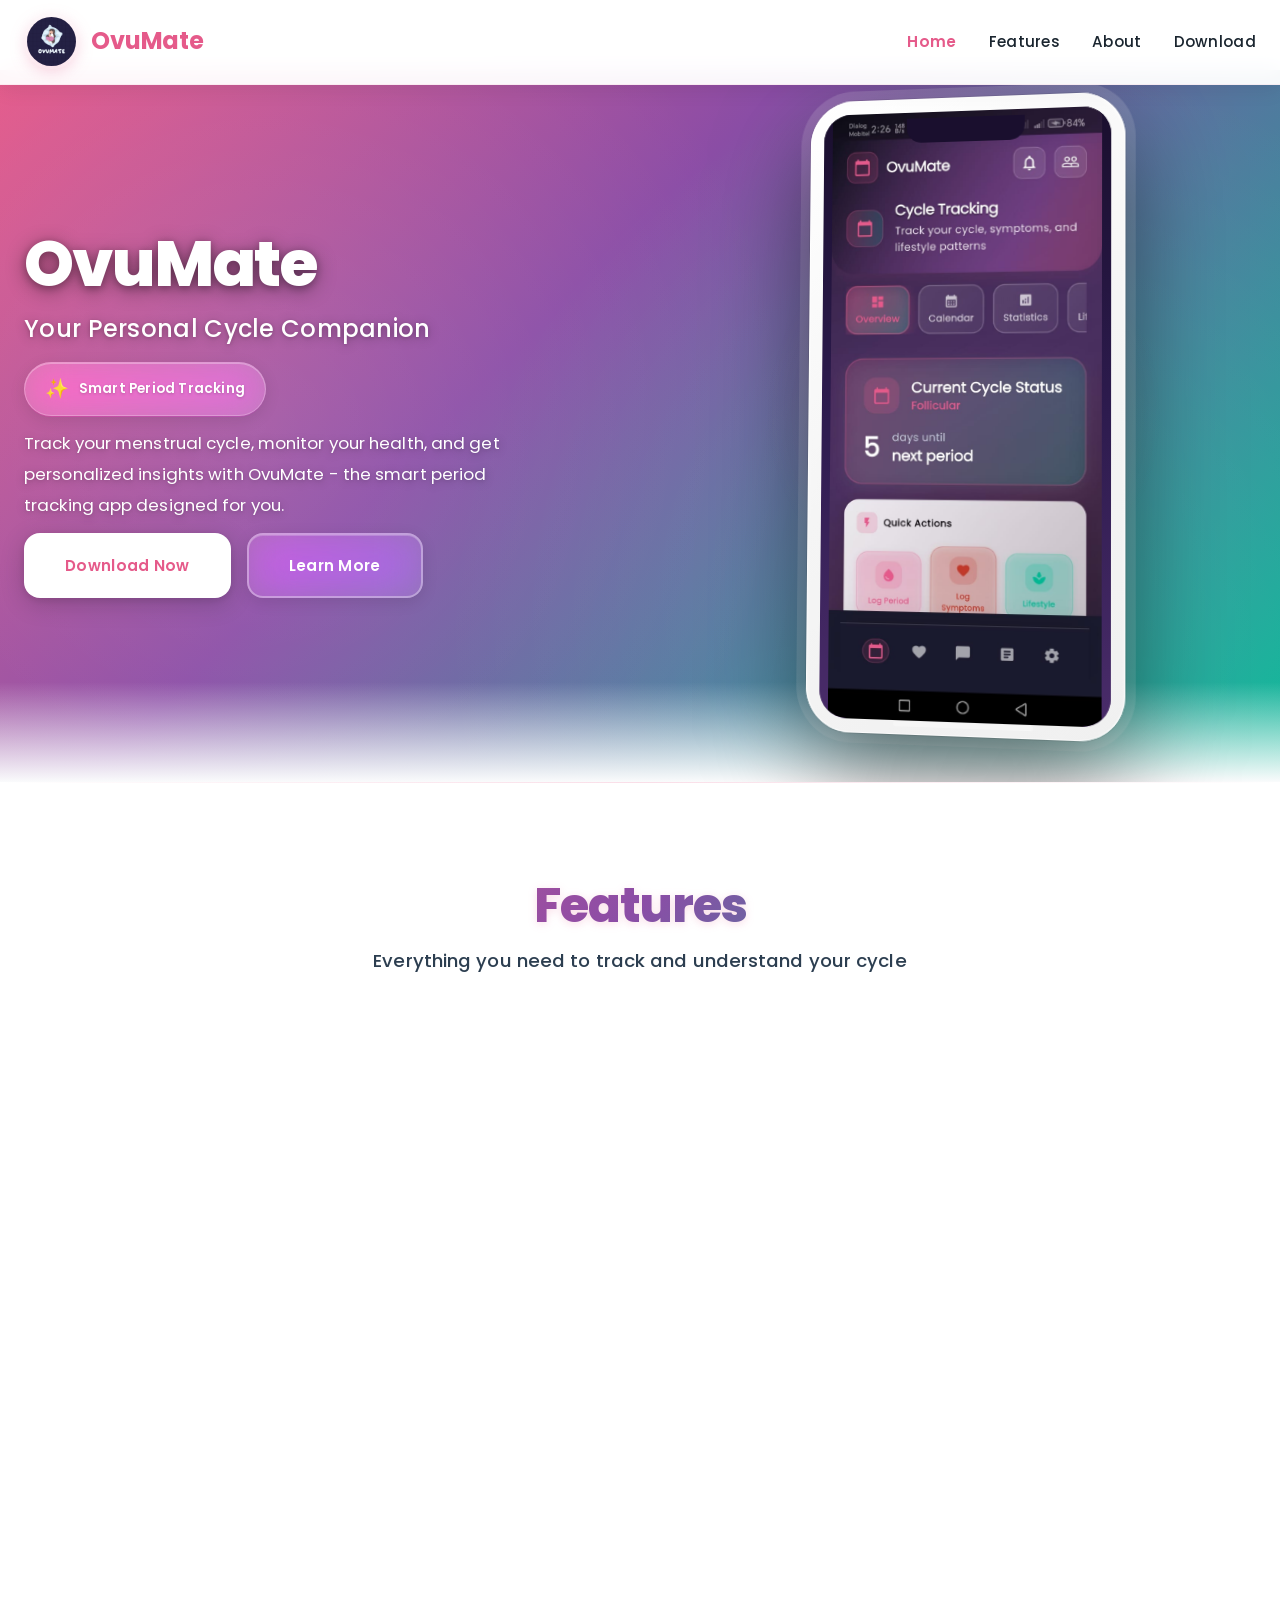
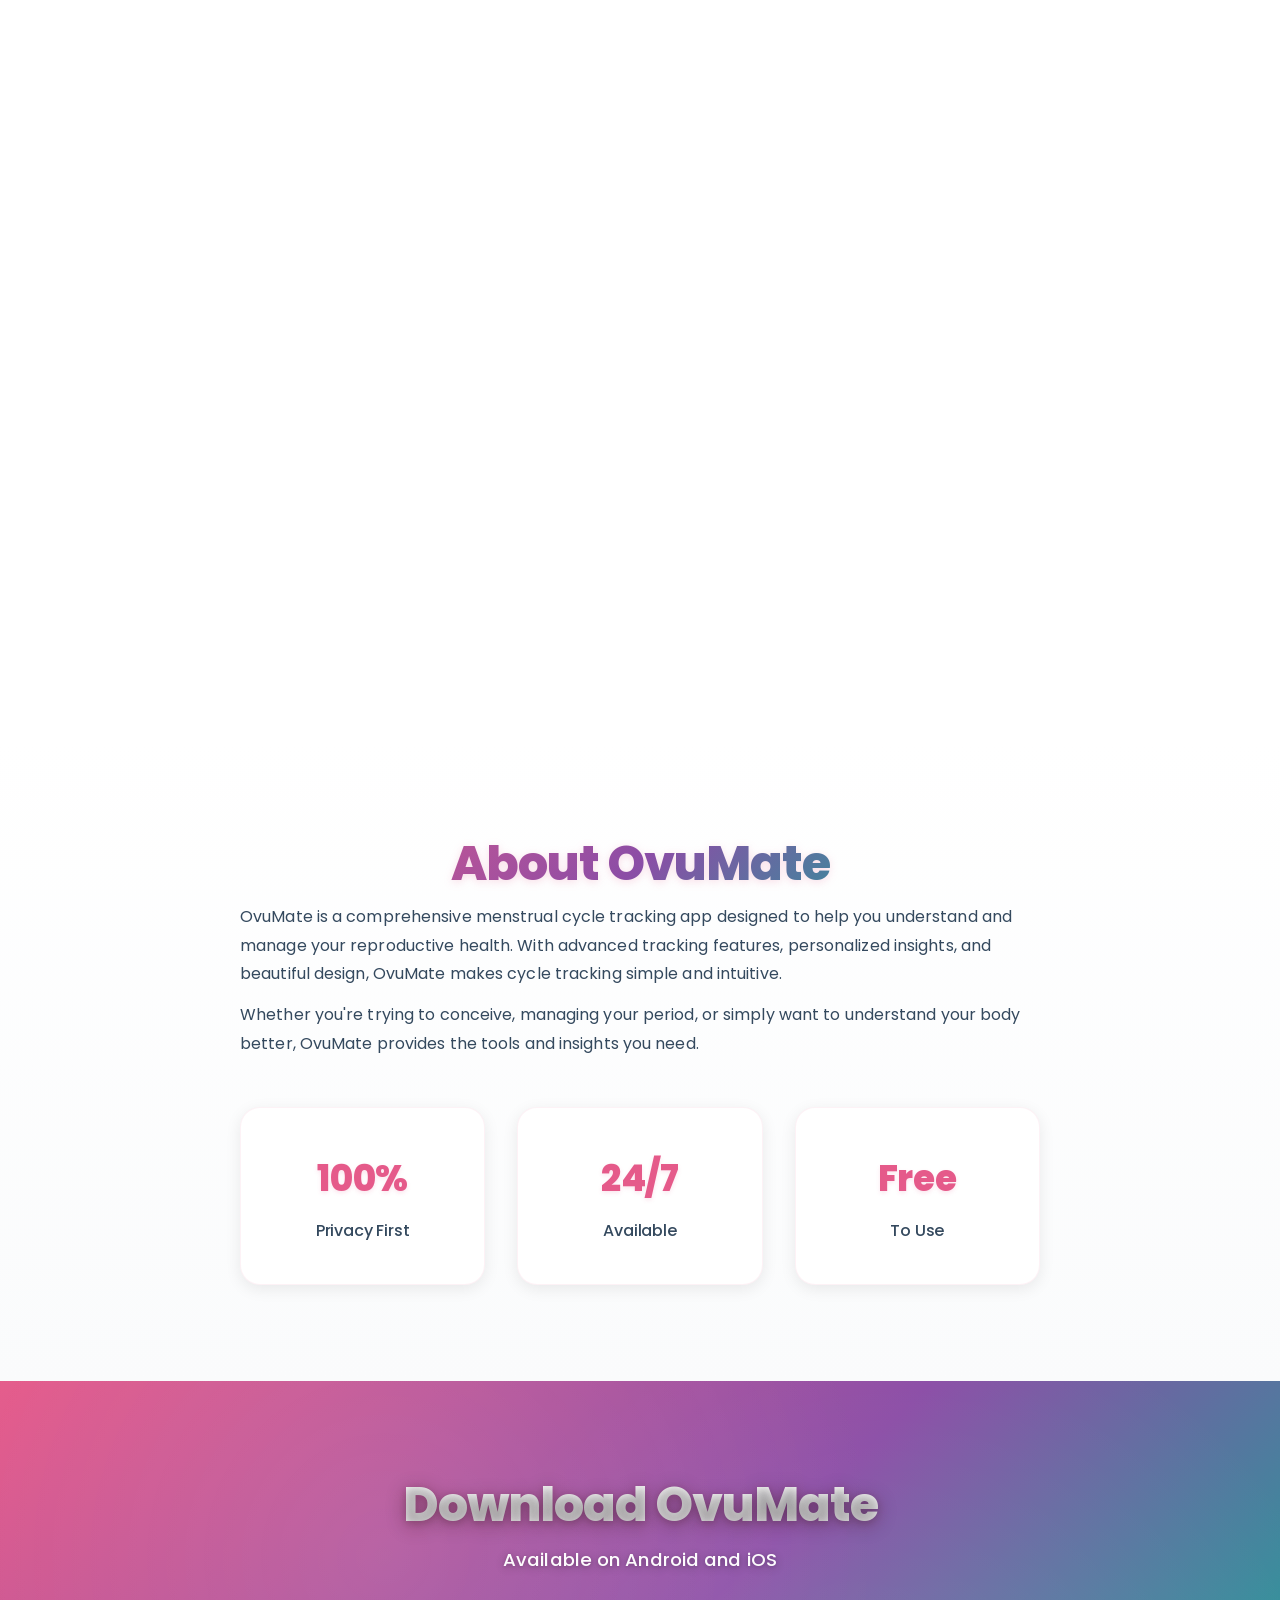
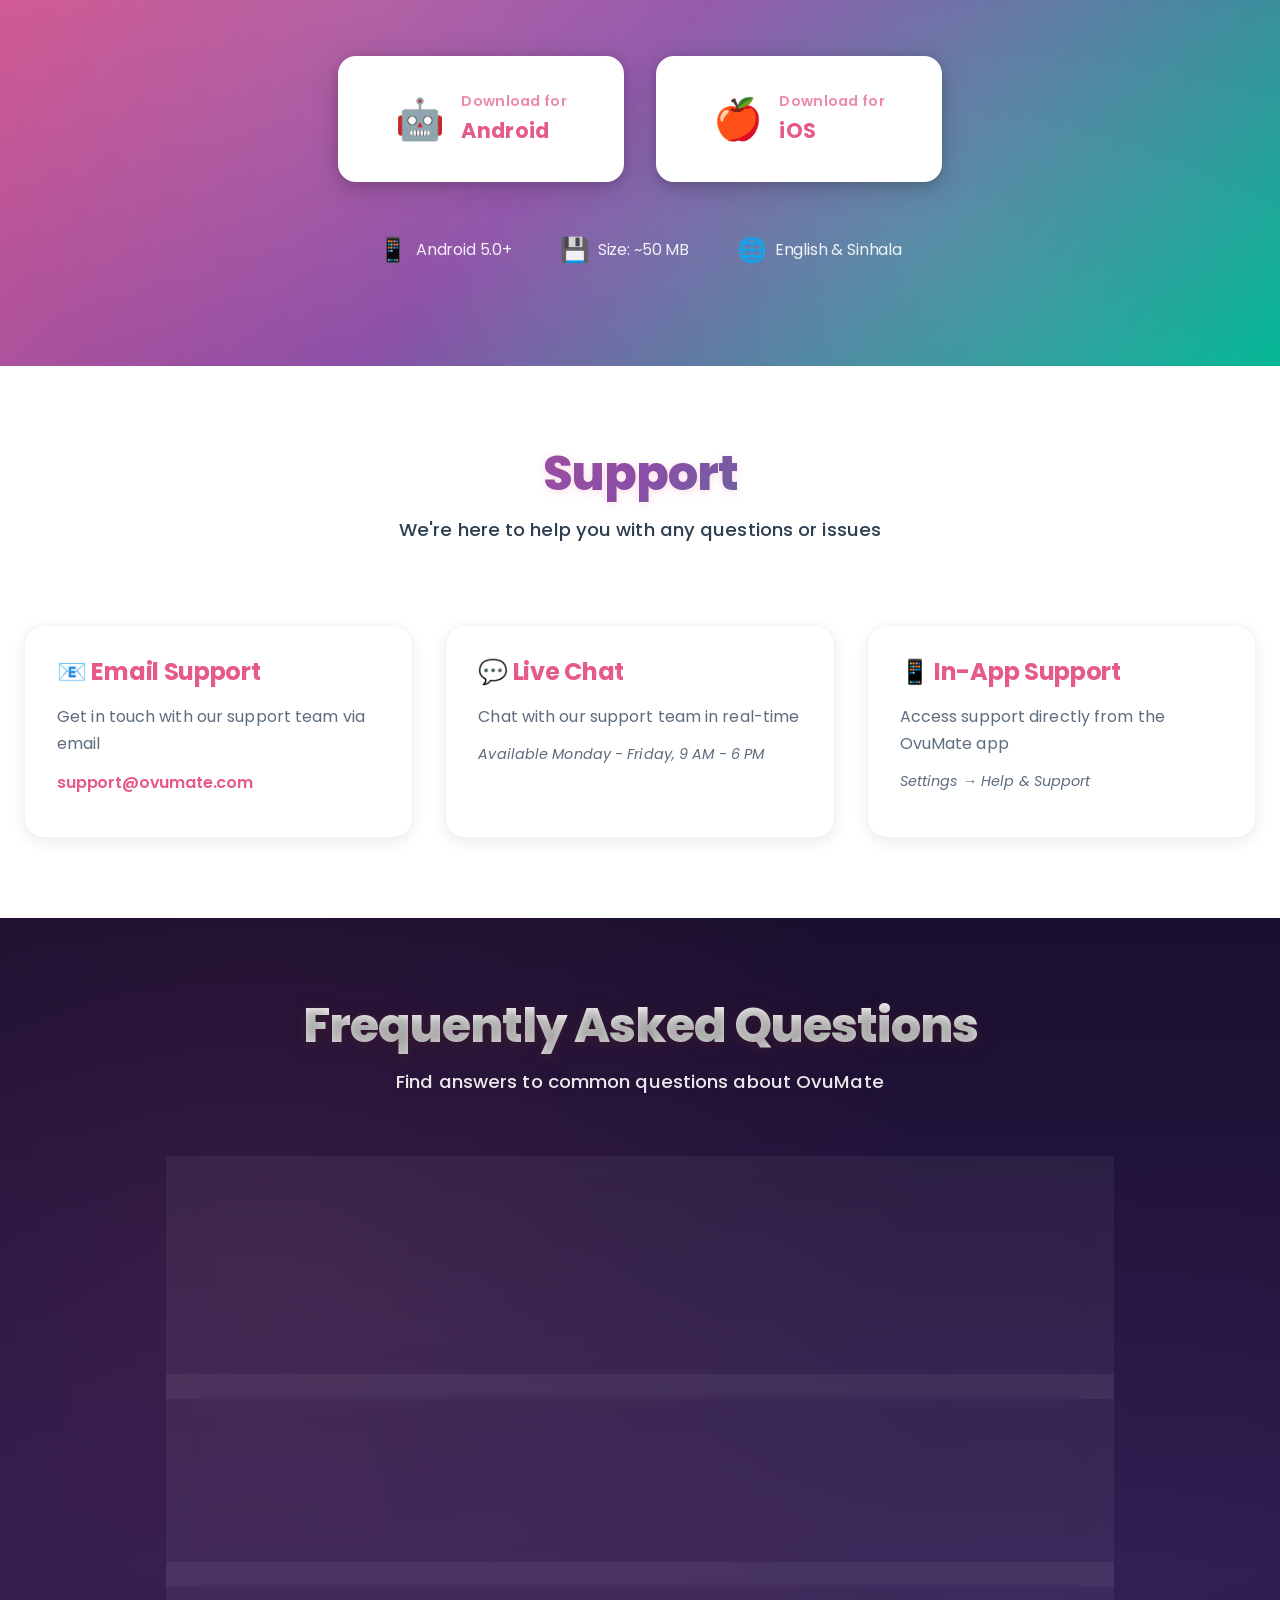
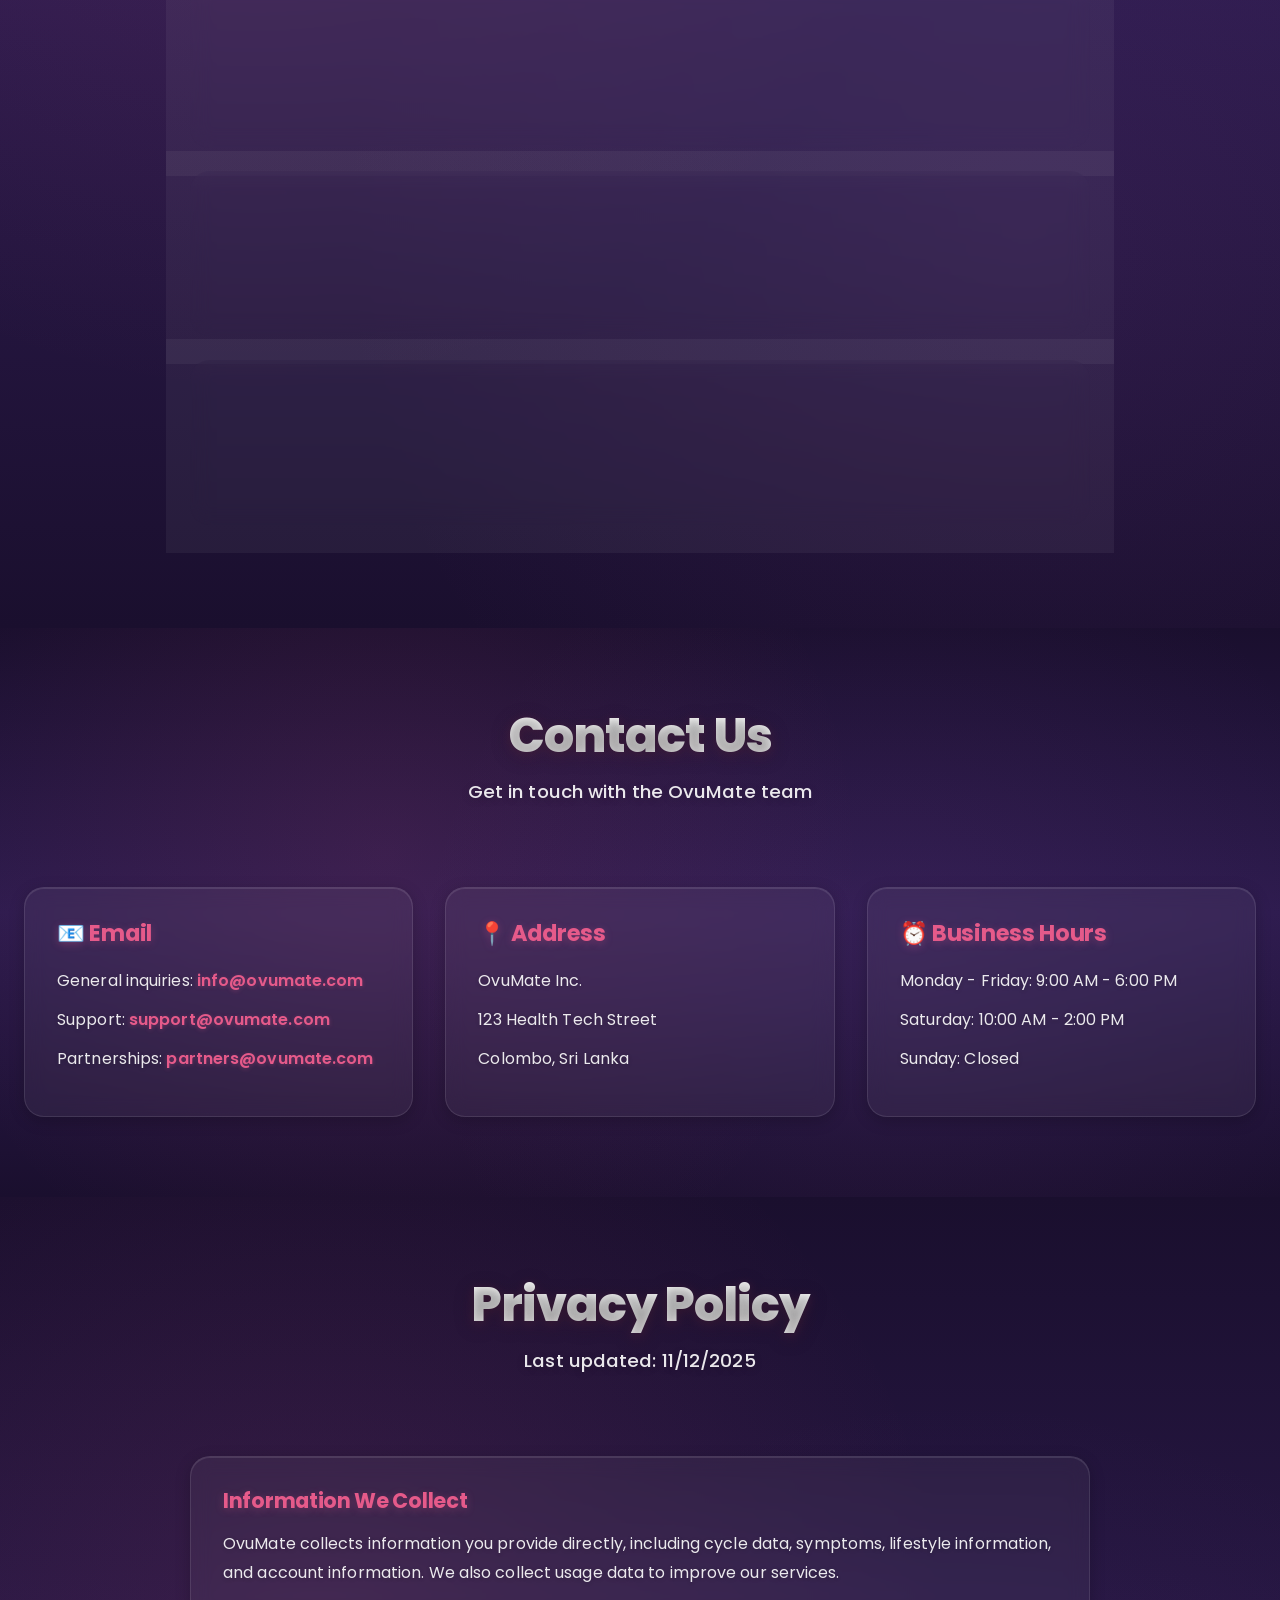
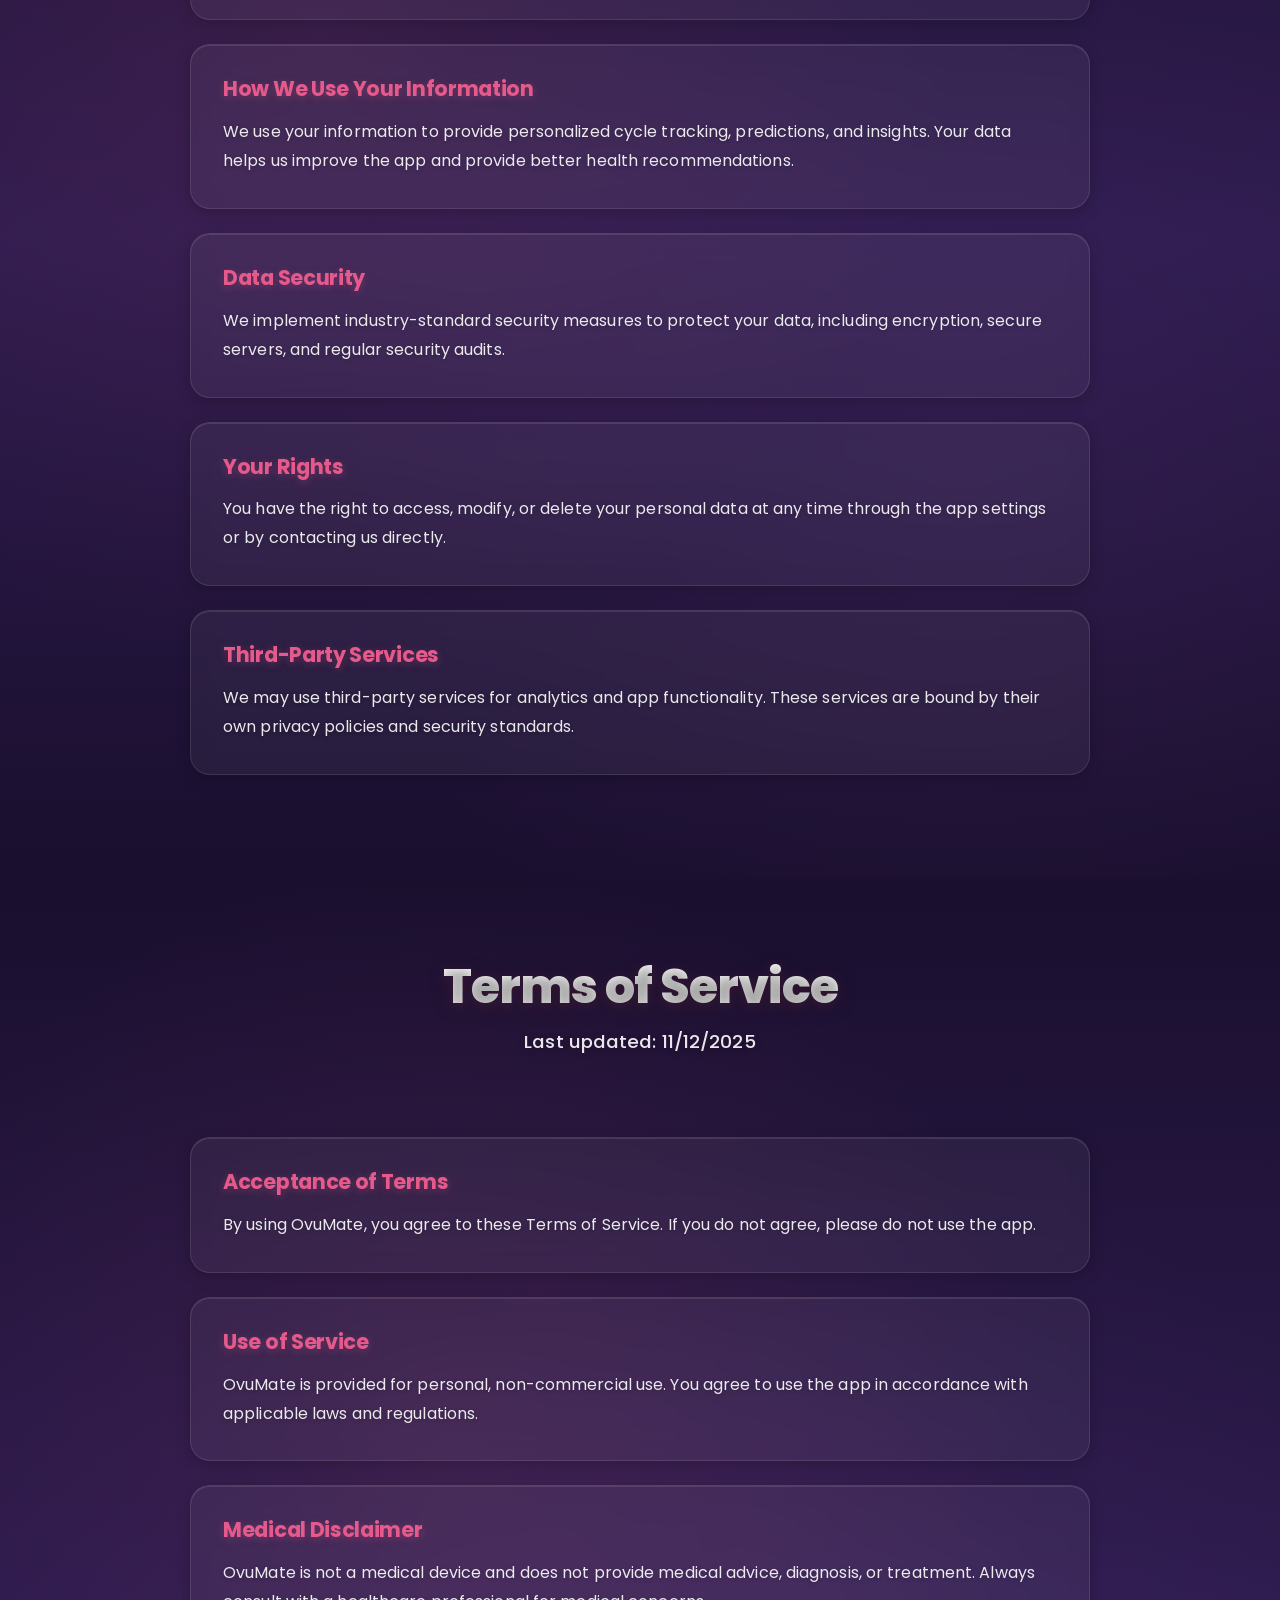
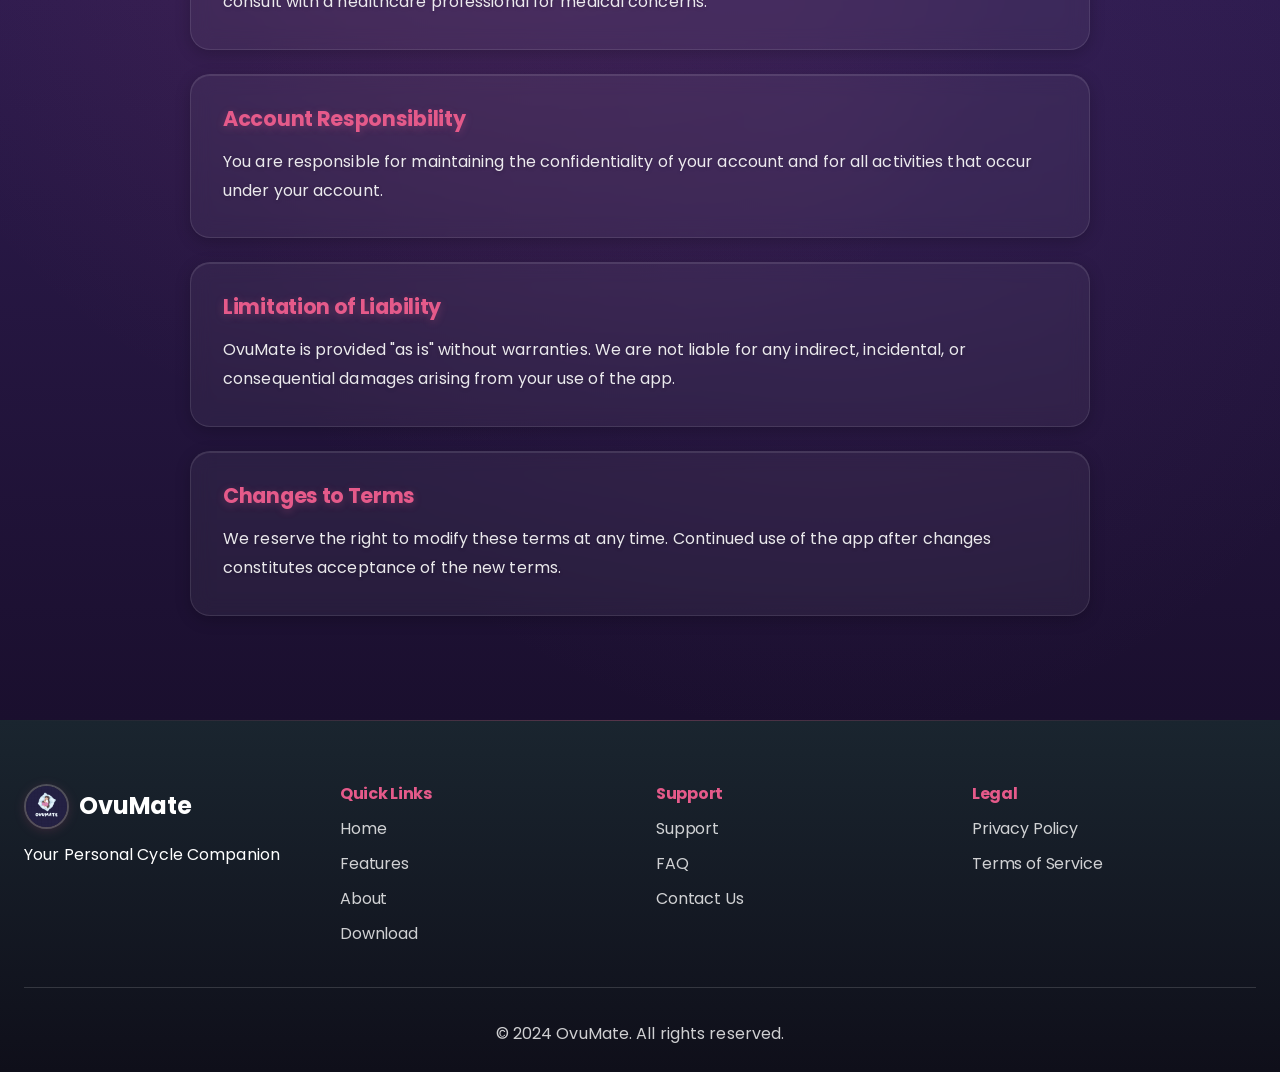
==== website/index.html @ 9763007e "Initial commit" ====
<!DOCTYPE html>
<html lang="si">
<head>
    <meta charset="UTF-8">
    <meta name="viewport" content="width=device-width, initial-scale=1.0">
    <title>OvuMate - Your Personal Cycle Companion</title>
    <link rel="stylesheet" href="style.css">
    <link rel="preconnect" href="https://fonts.googleapis.com">
    <link rel="preconnect" href="https://fonts.gstatic.com" crossorigin>
    <link href="https://fonts.googleapis.com/css2?family=Poppins:wght@300;400;500;600;700;800&display=swap" rel="stylesheet">
</head>
<body>
    <!-- Navigation -->
    <nav class="navbar">
        <div class="container">
            <div class="nav-content">
                <div class="logo">
                    <img src="logo.png" alt="OvuMate Logo" class="logo-image">
                    <span class="logo-text">OvuMate</span>
                </div>
                <ul class="nav-menu">
                    <li><a href="#home">Home</a></li>
                    <li><a href="#features">Features</a></li>
                    <li><a href="#about">About</a></li>
                    <li><a href="#download">Download</a></li>
                </ul>
                <button class="menu-toggle" id="menuToggle">☰</button>
            </div>
        </div>
    </nav>

    <!-- Hero Section -->
    <section id="home" class="hero">
        <div class="container">
            <div class="hero-content">
                <div class="hero-text">
                    <h1 class="hero-title">OvuMate</h1>
                    <p class="hero-subtitle">Your Personal Cycle Companion</p>
                    <div class="hero-badge">
                        <span class="badge-icon">✨</span>
                        <span class="badge-text">Smart Period Tracking</span>
                    </div>
                    <p class="hero-description">
                        Track your menstrual cycle, monitor your health, and get personalized insights 
                        with OvuMate - the smart period tracking app designed for you.
                    </p>
                    <div class="hero-buttons">
                        <a href="#download" class="btn btn-primary">Download Now</a>
                        <a href="#features" class="btn btn-secondary">Learn More</a>
                    </div>
                </div>
                <div class="hero-image">
                    <div class="phone-mockup">
                        <div class="phone-screen">
                            <div class="app-preview">
                                <img src="app sceenshot.jpg" alt="OvuMate App Screenshot" class="app-screenshot" onerror="this.style.display='none'; this.parentElement.innerHTML='<div style=\'padding: 20px; text-align: center; color: white;\'><p>App Screenshot</p><p style=\'font-size: 0.8rem; opacity: 0.7;\'>Please add app screenshot image</p></div>';">
                            </div>
                        </div>
                    </div>
                </div>
            </div>
        </div>
    </section>

    <!-- Features Section -->
    <section id="features" class="features">
        <div class="container">
            <h2 class="section-title">Features</h2>
            <p class="section-subtitle">Everything you need to track and understand your cycle</p>
            
            <div class="features-grid">
                <div class="feature-card">
                    <div class="feature-icon">📅</div>
                    <h3>Cycle Tracking</h3>
                    <p>Track your menstrual cycle with ease. Log periods, symptoms, and mood to get accurate predictions.</p>
                </div>
                
                <div class="feature-card">
                    <div class="feature-icon">📊</div>
                    <h3>Cycle Insights</h3>
                    <p>Get detailed insights about your cycle patterns, average cycle length, and period predictions.</p>
                </div>
                
                <div class="feature-card">
                    <div class="feature-icon">💊</div>
                    <h3>Symptom Tracking</h3>
                    <p>Monitor symptoms, mood changes, and lifestyle factors to understand your body better.</p>
                </div>
                
                <div class="feature-card">
                    <div class="feature-icon">💧</div>
                    <h3>Lifestyle Tracking</h3>
                    <p>Track sleep, water intake, exercise, and other lifestyle factors that affect your cycle.</p>
                </div>
                
                <div class="feature-card">
                    <div class="feature-icon">🔔</div>
                    <h3>Smart Reminders</h3>
                    <p>Get timely reminders for your period, ovulation, and important health check-ups.</p>
                </div>
                
                <div class="feature-card">
                    <div class="feature-icon">📱</div>
                    <h3>Partner Sharing</h3>
                    <p>Share your cycle information with your partner via WhatsApp for better support.</p>
                </div>
                
                <div class="feature-card">
                    <div class="feature-icon">📄</div>
                    <h3>PDF Reports</h3>
                    <p>Generate comprehensive health reports in PDF format for healthcare providers.</p>
                </div>
                
                <div class="feature-card">
                    <div class="feature-icon">🌙</div>
                    <h3>Dark Mode</h3>
                    <p>Comfortable viewing in both light and dark themes for your convenience.</p>
                </div>
                
                <div class="feature-card">
                    <div class="feature-icon">🔒</div>
                    <h3>Privacy & Security</h3>
                    <p>Your data is encrypted and secure. Full control over what you share.</p>
                </div>
            </div>
        </div>
    </section>

    <!-- About Section -->
    <section id="about" class="about">
        <div class="container">
            <div class="about-content">
                <div class="about-text">
                    <h2 class="section-title">About OvuMate</h2>
                    <p>
                        OvuMate is a comprehensive menstrual cycle tracking app designed to help you 
                        understand and manage your reproductive health. With advanced tracking features, 
                        personalized insights, and beautiful design, OvuMate makes cycle tracking simple and intuitive.
                    </p>
                    <p>
                        Whether you're trying to conceive, managing your period, or simply want to understand 
                        your body better, OvuMate provides the tools and insights you need.
                    </p>
                    <div class="stats">
                        <div class="stat-item">
                            <div class="stat-number">100%</div>
                            <div class="stat-label">Privacy First</div>
                        </div>
                        <div class="stat-item">
                            <div class="stat-number">24/7</div>
                            <div class="stat-label">Available</div>
                        </div>
                        <div class="stat-item">
                            <div class="stat-number">Free</div>
                            <div class="stat-label">To Use</div>
                        </div>
                    </div>
                </div>
            </div>
        </div>
    </section>

    <!-- Download Section -->
    <section id="download" class="download">
        <div class="container">
            <h2 class="section-title">Download OvuMate</h2>
            <p class="section-subtitle">Available on Android and iOS</p>
            
            <div class="download-buttons">
                <a href="downloads/Ovumate.apk" class="download-btn android" download="Ovumate.apk" id="androidDownloadBtn">
                    <span class="download-icon">🤖</span>
                    <div class="download-text">
                        <span class="download-label">Download for</span>
                        <span class="download-platform">Android</span>
                    </div>
                </a>
                <a href="downloads/Ovumate.ipa" class="download-btn ios" download="Ovumate.ipa" id="iosDownloadBtn">
                    <span class="download-icon">🍎</span>
                    <div class="download-text">
                        <span class="download-label">Download for</span>
                        <span class="download-platform">iOS</span>
                    </div>
                </a>
            </div>
            
            <div class="app-info">
                <div class="info-item">
                    <span class="info-icon">📱</span>
                    <span>Android 5.0+</span>
                </div>
                <div class="info-item">
                    <span class="info-icon">💾</span>
                    <span>Size: ~50 MB</span>
                </div>
                <div class="info-item">
                    <span class="info-icon">🌐</span>
                    <span>English & Sinhala</span>
                </div>
            </div>
        </div>
    </section>

    <!-- Support Section -->
    <section id="support" class="support-section">
        <div class="container">
            <h2 class="section-title">Support</h2>
            <p class="section-subtitle">We're here to help you with any questions or issues</p>
            <div class="support-content">
                <div class="support-item">
                    <h3>📧 Email Support</h3>
                    <p>Get in touch with our support team via email</p>
                    <a href="mailto:support@ovumate.com" class="support-link">support@ovumate.com</a>
                </div>
                <div class="support-item">
                    <h3>💬 Live Chat</h3>
                    <p>Chat with our support team in real-time</p>
                    <p class="support-note">Available Monday - Friday, 9 AM - 6 PM</p>
                </div>
                <div class="support-item">
                    <h3>📱 In-App Support</h3>
                    <p>Access support directly from the OvuMate app</p>
                    <p class="support-note">Settings → Help & Support</p>
                </div>
            </div>
        </div>
    </section>

    <!-- FAQ Section -->
    <section id="faq" class="faq-section">
        <div class="container">
            <h2 class="section-title">Frequently Asked Questions</h2>
            <p class="section-subtitle">Find answers to common questions about OvuMate</p>
            <div class="faq-content">
                <div class="faq-item">
                    <h3>How does OvuMate track my cycle?</h3>
                    <p>OvuMate uses advanced algorithms to track your menstrual cycle based on the data you input, including period dates, symptoms, and lifestyle factors. The app learns your patterns over time to provide accurate predictions.</p>
                </div>
                <div class="faq-item">
                    <h3>Is my data private and secure?</h3>
                    <p>Yes, your privacy is our top priority. All your data is encrypted and stored securely. We never share your personal information with third parties without your explicit consent.</p>
                </div>
                <div class="faq-item">
                    <h3>Can I use OvuMate without an internet connection?</h3>
                    <p>Yes, OvuMate works offline for basic tracking features. However, some features like cloud sync and partner sharing require an internet connection.</p>
                </div>
                <div class="faq-item">
                    <h3>How accurate are the predictions?</h3>
                    <p>Prediction accuracy improves over time as the app learns your cycle patterns. For best results, track your cycle consistently for at least 3 months.</p>
                </div>
                <div class="faq-item">
                    <h3>Is OvuMate free to use?</h3>
                    <p>OvuMate offers a free version with essential features. Premium features are available through a subscription plan.</p>
                </div>
            </div>
        </div>
    </section>

    <!-- Contact Section -->
    <section id="contact" class="contact-section">
        <div class="container">
            <h2 class="section-title">Contact Us</h2>
            <p class="section-subtitle">Get in touch with the OvuMate team</p>
            <div class="contact-content">
                <div class="contact-info">
                    <div class="contact-item">
                        <h3>📧 Email</h3>
                        <p>General inquiries: <a href="mailto:info@ovumate.com">info@ovumate.com</a></p>
                        <p>Support: <a href="mailto:support@ovumate.com">support@ovumate.com</a></p>
                        <p>Partnerships: <a href="mailto:partners@ovumate.com">partners@ovumate.com</a></p>
                    </div>
                    <div class="contact-item">
                        <h3>📍 Address</h3>
                        <p>OvuMate Inc.</p>
                        <p>123 Health Tech Street</p>
                        <p>Colombo, Sri Lanka</p>
                    </div>
                    <div class="contact-item">
                        <h3>⏰ Business Hours</h3>
                        <p>Monday - Friday: 9:00 AM - 6:00 PM</p>
                        <p>Saturday: 10:00 AM - 2:00 PM</p>
                        <p>Sunday: Closed</p>
                    </div>
                </div>
            </div>
        </div>
    </section>

    <!-- Privacy Policy Section -->
    <section id="privacy" class="privacy-section">
        <div class="container">
            <h2 class="section-title">Privacy Policy</h2>
            <p class="section-subtitle">Last updated: 11/12/2025</p>
            <div class="policy-content">
                <div class="policy-item">
                    <h3>Information We Collect</h3>
                    <p>OvuMate collects information you provide directly, including cycle data, symptoms, lifestyle information, and account information. We also collect usage data to improve our services.</p>
                </div>
                <div class="policy-item">
                    <h3>How We Use Your Information</h3>
                    <p>We use your information to provide personalized cycle tracking, predictions, and insights. Your data helps us improve the app and provide better health recommendations.</p>
                </div>
                <div class="policy-item">
                    <h3>Data Security</h3>
                    <p>We implement industry-standard security measures to protect your data, including encryption, secure servers, and regular security audits.</p>
                </div>
                <div class="policy-item">
                    <h3>Your Rights</h3>
                    <p>You have the right to access, modify, or delete your personal data at any time through the app settings or by contacting us directly.</p>
                </div>
                <div class="policy-item">
                    <h3>Third-Party Services</h3>
                    <p>We may use third-party services for analytics and app functionality. These services are bound by their own privacy policies and security standards.</p>
                </div>
            </div>
        </div>
    </section>

    <!-- Terms of Service Section -->
    <section id="terms" class="terms-section">
        <div class="container">
            <h2 class="section-title">Terms of Service</h2>
            <p class="section-subtitle">Last updated: 11/12/2025</p>
            <div class="terms-content">
                <div class="terms-item">
                    <h3>Acceptance of Terms</h3>
                    <p>By using OvuMate, you agree to these Terms of Service. If you do not agree, please do not use the app.</p>
                </div>
                <div class="terms-item">
                    <h3>Use of Service</h3>
                    <p>OvuMate is provided for personal, non-commercial use. You agree to use the app in accordance with applicable laws and regulations.</p>
                </div>
                <div class="terms-item">
                    <h3>Medical Disclaimer</h3>
                    <p>OvuMate is not a medical device and does not provide medical advice, diagnosis, or treatment. Always consult with a healthcare professional for medical concerns.</p>
                </div>
                <div class="terms-item">
                    <h3>Account Responsibility</h3>
                    <p>You are responsible for maintaining the confidentiality of your account and for all activities that occur under your account.</p>
                </div>
                <div class="terms-item">
                    <h3>Limitation of Liability</h3>
                    <p>OvuMate is provided "as is" without warranties. We are not liable for any indirect, incidental, or consequential damages arising from your use of the app.</p>
                </div>
                <div class="terms-item">
                    <h3>Changes to Terms</h3>
                    <p>We reserve the right to modify these terms at any time. Continued use of the app after changes constitutes acceptance of the new terms.</p>
                </div>
            </div>
        </div>
    </section>

    <!-- Footer -->
    <footer class="footer">
        <div class="container">
            <div class="footer-content">
                <div class="footer-section">
                    <div class="footer-logo">
                        <img src="logo.png" alt="OvuMate Logo" class="footer-logo-image">
                        <span class="logo-text">OvuMate</span>
                    </div>
                    <p>Your Personal Cycle Companion</p>
                </div>
                <div class="footer-section">
                    <h4>Quick Links</h4>
                    <ul>
                        <li><a href="#home">Home</a></li>
                        <li><a href="#features">Features</a></li>
                        <li><a href="#about">About</a></li>
                        <li><a href="#download">Download</a></li>
                    </ul>
                </div>
                <div class="footer-section">
                    <h4>Support</h4>
                    <ul>
                        <li><a href="#support">Support</a></li>
                        <li><a href="#faq">FAQ</a></li>
                        <li><a href="#contact">Contact Us</a></li>
                    </ul>
                </div>
                <div class="footer-section">
                    <h4>Legal</h4>
                    <ul>
                        <li><a href="#privacy">Privacy Policy</a></li>
                        <li><a href="#terms">Terms of Service</a></li>
                    </ul>
                </div>
            </div>
            <div class="footer-bottom">
                <p>&copy; 2024 OvuMate. All rights reserved.</p>
            </div>
        </div>
    </footer>

    <script src="script.js"></script>
</body>
</html>
---- website/style.css ----
* {
    margin: 0;
    padding: 0;
    box-sizing: border-box;
}

:root {
    --primary-pink: #E55A8A;
    --secondary-purple: #8B4DA6;
    --accent-teal: #00B894;
    --success-green: #27AE60;
    --text-primary: #1A252F;
    --text-secondary: #5D6D7E;
    --background: #FAFBFC;
    --surface: #FFFFFF;
    --border: #E5E8ED;
    --shadow-sm: 0 2px 8px rgba(0, 0, 0, 0.04);
    --shadow-md: 0 4px 16px rgba(0, 0, 0, 0.08);
    --shadow-lg: 0 8px 32px rgba(0, 0, 0, 0.12);
    --shadow-xl: 0 16px 48px rgba(0, 0, 0, 0.16);
    --shadow-2xl: 0 24px 64px rgba(0, 0, 0, 0.2);
    --gradient-primary: linear-gradient(135deg, #E55A8A 0%, #8B4DA6 50%, #00B894 100%);
    --gradient-hero: linear-gradient(135deg, #E55A8A 0%, #8B4DA6 40%, #00B894 100%);
    --gradient-card: linear-gradient(135deg, rgba(255, 255, 255, 0.1) 0%, rgba(255, 255, 255, 0.05) 100%);
}

body {
    font-family: 'Poppins', -apple-system, BlinkMacSystemFont, 'Segoe UI', Roboto, 'Helvetica Neue', Arial, sans-serif;
    color: var(--text-primary);
    background-color: var(--background);
    line-height: 1.7;
    overflow-x: hidden;
    -webkit-font-smoothing: antialiased;
    -moz-osx-font-smoothing: grayscale;
    text-rendering: optimizeLegibility;
    font-feature-settings: 'kern' 1;
    letter-spacing: -0.01em;
}

.container {
    max-width: 1280px;
    margin: 0 auto;
    padding: 0 24px;
}

@media (min-width: 1400px) {
    .container {
        max-width: 1400px;
    }
}

/* Navigation */
.navbar {
    background: rgba(255, 255, 255, 0.98);
    backdrop-filter: blur(20px) saturate(180%);
    -webkit-backdrop-filter: blur(20px) saturate(180%);
    box-shadow: 0 2px 20px rgba(0, 0, 0, 0.06);
    position: fixed;
    top: 0;
    width: 100%;
    z-index: 1000;
    padding: 0.9rem 0;
    transition: all 0.4s cubic-bezier(0.4, 0, 0.2, 1);
    border-bottom: 1px solid rgba(229, 90, 138, 0.08);
}

.nav-content {
    display: flex;
    justify-content: space-between;
    align-items: center;
}

.logo {
    display: flex;
    align-items: center;
    gap: 12px;
    font-size: 1.5rem;
    font-weight: 700;
    color: var(--primary-pink);
    transition: transform 0.3s;
}

.logo:hover {
    transform: scale(1.05);
}

.logo-image {
    width: 55px;
    height: 55px;
    object-fit: cover;
    border-radius: 50%;
    filter: drop-shadow(0 4px 8px rgba(229, 90, 138, 0.3));
    transition: transform 0.3s;
    display: block;
    background: transparent;
    border: 3px solid rgba(255, 255, 255, 0.2);
}

.logo-image:hover {
    transform: scale(1.1) rotate(5deg);
}

.logo-icon-fallback {
    width: 55px;
    height: 55px;
    background: linear-gradient(135deg, #E55A8A 0%, #8B4DA6 100%);
    border-radius: 50%;
    display: none;
    align-items: center;
    justify-content: center;
    box-shadow: 0 4px 12px rgba(229, 90, 138, 0.4);
    transition: transform 0.3s;
    border: 3px solid rgba(255, 255, 255, 0.2);
}

.logo-icon-fallback:hover {
    transform: scale(1.1) rotate(5deg);
}

.logo-icon {
    font-size: 2rem;
    color: white;
}

.nav-menu {
    display: flex;
    list-style: none;
    gap: 2rem;
}

.nav-menu a {
    text-decoration: none;
    color: var(--text-primary);
    font-weight: 500;
    font-size: 0.95rem;
    letter-spacing: 0.3px;
    transition: all 0.3s cubic-bezier(0.4, 0, 0.2, 1);
    position: relative;
    padding: 0.5rem 0;
}

.nav-menu a::after {
    content: '';
    position: absolute;
    bottom: 0;
    left: 0;
    width: 0;
    height: 2px;
    background: linear-gradient(90deg, var(--primary-pink), var(--secondary-purple));
    transition: width 0.3s cubic-bezier(0.4, 0, 0.2, 1);
    border-radius: 2px;
}

.nav-menu a:hover {
    color: var(--primary-pink);
}

.nav-menu a:hover::after {
    width: 100%;
}

.menu-toggle {
    display: none;
    background: none;
    border: none;
    font-size: 1.5rem;
    cursor: pointer;
}

/* Hero Section */
.hero {
    margin-top: 70px;
    padding: 1.5rem 0 3rem;
    background: var(--gradient-hero);
    color: white;
    min-height: auto;
    display: flex;
    align-items: center;
    position: relative;
    overflow: hidden;
}

.hero::before {
    content: '';
    position: absolute;
    top: 0;
    left: 0;
    right: 0;
    bottom: 0;
    background: 
        radial-gradient(circle at 20% 50%, rgba(255, 255, 255, 0.1) 0%, transparent 50%),
        radial-gradient(circle at 80% 80%, rgba(255, 255, 255, 0.1) 0%, transparent 50%);
    pointer-events: none;
}

.hero::after {
    content: '';
    position: absolute;
    bottom: 0;
    left: 0;
    right: 0;
    height: 100px;
    background: linear-gradient(to bottom, transparent, var(--background));
    pointer-events: none;
}

.hero-content {
    display: grid;
    grid-template-columns: 1fr 1fr;
    gap: 4rem;
    align-items: center;
    position: relative;
    z-index: 1;
}

@media (min-width: 1400px) {
    .hero-content {
        gap: 5rem;
    }
}

.hero-image {
    position: relative;
    z-index: 2;
}

.hero-image::before {
    content: '';
    position: absolute;
    top: 50%;
    left: 50%;
    transform: translate(-50%, -50%);
    width: 400px;
    height: 400px;
    background: radial-gradient(circle, rgba(229, 90, 138, 0.2) 0%, transparent 70%);
    border-radius: 50%;
    z-index: -1;
    animation: pulse 3s ease-in-out infinite;
}

@keyframes pulse {
    0%, 100% {
        transform: translate(-50%, -50%) scale(1);
        opacity: 0.5;
    }
    50% {
        transform: translate(-50%, -50%) scale(1.1);
        opacity: 0.3;
    }
}

.hero-logo {
    margin-bottom: 2rem;
    display: flex;
    justify-content: center;
}

.hero-logo-image {
    width: 220px;
    height: 220px;
    object-fit: cover;
    border-radius: 50%;
    filter: drop-shadow(0 15px 40px rgba(0, 0, 0, 0.4));
    animation: float 4s ease-in-out infinite;
    transition: transform 0.3s;
    display: block;
    background: transparent;
    border: 5px solid rgba(255, 255, 255, 0.3);
}

.hero-logo-image:hover {
    transform: scale(1.05);
}

.hero-logo-fallback {
    width: 220px;
    height: 220px;
    background: linear-gradient(135deg, #E55A8A 0%, #8B4DA6 50%, #00B894 100%);
    border-radius: 50%;
    display: none;
    align-items: center;
    justify-content: center;
    box-shadow: 0 15px 40px rgba(0, 0, 0, 0.4);
    animation: float 4s ease-in-out infinite;
    transition: transform 0.3s;
    border: 5px solid rgba(255, 255, 255, 0.3);
}

.hero-logo-fallback:hover {
    transform: scale(1.05);
}

.hero-logo-icon {
    font-size: 6rem;
    color: white;
    filter: drop-shadow(0 4px 8px rgba(0, 0, 0, 0.3));
}

@keyframes float {
    0%, 100% {
        transform: translateY(0px) rotate(0deg);
    }
    25% {
        transform: translateY(-12px) rotate(2deg);
    }
    50% {
        transform: translateY(-8px) rotate(0deg);
    }
    75% {
        transform: translateY(-12px) rotate(-2deg);
    }
}

.hero-title {
    font-size: 4rem;
    font-weight: 800;
    margin-bottom: 0.75rem;
    line-height: 1.05;
    letter-spacing: -2px;
    text-shadow: 0 4px 20px rgba(0, 0, 0, 0.4), 0 2px 8px rgba(0, 0, 0, 0.3);
    animation: fadeInUp 0.8s ease-out;
    color: #ffffff;
}

.hero-subtitle {
    font-size: 1.5rem;
    font-weight: 500;
    margin-bottom: 0.75rem;
    color: #ffffff;
    letter-spacing: 0.3px;
    animation: fadeInUp 0.8s ease-out 0.2s both;
    text-shadow: 0 2px 12px rgba(0, 0, 0, 0.3), 0 1px 4px rgba(0, 0, 0, 0.2);
}

.hero-badge {
    display: inline-flex;
    align-items: center;
    gap: 10px;
    background: rgba(255, 255, 255, 0.18);
    backdrop-filter: blur(20px) saturate(180%);
    -webkit-backdrop-filter: blur(20px) saturate(180%);
    padding: 10px 20px;
    border-radius: 30px;
    margin-bottom: 0.75rem;
    border: 1px solid rgba(255, 255, 255, 0.25);
    box-shadow: 0 4px 16px rgba(0, 0, 0, 0.1), inset 0 1px 0 rgba(255, 255, 255, 0.3);
    transition: all 0.4s cubic-bezier(0.4, 0, 0.2, 1);
    animation: fadeInUp 0.8s ease-out 0.3s both;
}

.hero-badge:hover {
    background: rgba(255, 255, 255, 0.25);
    transform: translateY(-3px);
    box-shadow: 0 6px 24px rgba(0, 0, 0, 0.15), inset 0 1px 0 rgba(255, 255, 255, 0.4);
}

.badge-icon {
    font-size: 1.2rem;
}

.badge-text {
    font-size: 0.85rem;
    font-weight: 600;
    color: #ffffff;
    text-shadow: 0 1px 3px rgba(0, 0, 0, 0.2);
    letter-spacing: 0.2px;
}

.hero-description {
    font-size: 1.05rem;
    margin-bottom: 0.75rem;
    color: #ffffff;
    line-height: 1.85;
    letter-spacing: 0.1px;
    animation: fadeInUp 0.8s ease-out 0.4s both;
    text-shadow: 0 2px 10px rgba(0, 0, 0, 0.25), 0 1px 4px rgba(0, 0, 0, 0.15);
    max-width: 90%;
    opacity: 0.98;
}

.hero-buttons {
    display: flex;
    gap: 1rem;
    flex-wrap: wrap;
}

.btn {
    padding: 1.1rem 2.5rem;
    border-radius: 16px;
    text-decoration: none;
    font-weight: 600;
    font-size: 0.95rem;
    letter-spacing: 0.3px;
    transition: all 0.4s cubic-bezier(0.4, 0, 0.2, 1);
    display: inline-flex;
    align-items: center;
    justify-content: center;
    position: relative;
    overflow: hidden;
    animation: fadeInUp 0.8s ease-out 0.6s both;
    min-width: 160px;
    gap: 8px;
}

.btn::before {
    content: '';
    position: absolute;
    top: 50%;
    left: 50%;
    width: 0;
    height: 0;
    border-radius: 50%;
    background: rgba(255, 255, 255, 0.2);
    transform: translate(-50%, -50%);
    transition: width 0.6s, height 0.6s;
}

.btn:hover::before {
    width: 300px;
    height: 300px;
}

.btn-primary {
    background: white;
    color: var(--primary-pink);
    box-shadow: 0 6px 24px rgba(0, 0, 0, 0.18), 0 2px 8px rgba(0, 0, 0, 0.1);
    border: 1px solid rgba(255, 255, 255, 0.2);
}

.btn-primary:hover {
    transform: translateY(-4px) scale(1.02);
    box-shadow: 0 12px 40px rgba(0, 0, 0, 0.25), 0 4px 12px rgba(0, 0, 0, 0.15);
    background: #ffffff;
}

.btn-secondary {
    background: rgba(255, 255, 255, 0.12);
    backdrop-filter: blur(20px) saturate(180%);
    -webkit-backdrop-filter: blur(20px) saturate(180%);
    color: white;
    border: 2px solid rgba(255, 255, 255, 0.35);
    box-shadow: 0 4px 16px rgba(0, 0, 0, 0.1), inset 0 1px 0 rgba(255, 255, 255, 0.2);
}

.btn-secondary:hover {
    background: rgba(255, 255, 255, 0.22);
    border-color: rgba(255, 255, 255, 0.55);
    transform: translateY(-4px) scale(1.02);
    box-shadow: 0 12px 40px rgba(0, 0, 0, 0.2), inset 0 1px 0 rgba(255, 255, 255, 0.3);
}

/* Phone Mockup */
.phone-mockup {
    perspective: 1200px;
    display: flex;
    justify-content: center;
    align-items: center;
    position: relative;
}

.phone-screen {
    width: 320px;
    height: 640px;
    background: linear-gradient(145deg, #ffffff 0%, #f5f5f5 50%, #f0f0f0 100%);
    border-radius: 45px;
    padding: 14px;
    box-shadow: 
        0 40px 100px rgba(0, 0, 0, 0.5),
        0 0 0 10px rgba(255, 255, 255, 0.15),
        0 0 0 1px rgba(0, 0, 0, 0.1),
        inset 0 0 0 1px rgba(255, 255, 255, 0.6),
        inset 0 2px 4px rgba(255, 255, 255, 0.8);
    transform: rotateY(-8deg) rotateX(2deg) perspective(1000px);
    transition: transform 0.6s cubic-bezier(0.4, 0, 0.2, 1);
    overflow: hidden;
    position: relative;
    animation: fadeInRight 1s ease-out 0.8s both;
}

.phone-screen::before {
    content: '';
    position: absolute;
    top: 20px;
    left: 50%;
    transform: translateX(-50%);
    width: 120px;
    height: 25px;
    background: #1a0f2e;
    border-radius: 0 0 15px 15px;
    z-index: 10;
}

.phone-screen::after {
    content: '';
    position: absolute;
    bottom: 8px;
    left: 50%;
    transform: translateX(-50%);
    width: 140px;
    height: 5px;
    background: rgba(255, 255, 255, 0.3);
    border-radius: 10px;
    z-index: 10;
}

.phone-screen:hover {
    transform: rotateY(-3deg) rotateX(1deg) scale(1.03);
    box-shadow: 
        0 50px 120px rgba(0, 0, 0, 0.6),
        0 0 0 12px rgba(255, 255, 255, 0.2),
        0 0 0 1px rgba(0, 0, 0, 0.1),
        inset 0 0 0 1px rgba(255, 255, 255, 0.7),
        inset 0 2px 4px rgba(255, 255, 255, 0.9);
}

.app-preview {
    height: 100%;
    background: linear-gradient(180deg, #1a0f2e 0%, #2d1b4e 50%, #4a2c6a 100%);
    border-radius: 28px;
    padding: 0;
    color: white;
    display: flex;
    flex-direction: column;
    overflow: hidden;
    position: relative;
    box-shadow: inset 0 0 20px rgba(0, 0, 0, 0.3);
}

.app-screenshot {
    width: 100%;
    height: 100%;
    object-fit: contain;
    object-position: top center;
    display: block;
    border-radius: 28px;
    background: linear-gradient(180deg, #1a0f2e 0%, #2d1b4e 50%, #4a2c6a 100%);
}

/* App Header */
.app-header {
    display: flex;
    justify-content: space-between;
    align-items: center;
    padding: 10px 15px;
    margin-bottom: 15px;
}

.app-header-left {
    display: flex;
    align-items: center;
    gap: 10px;
}

.app-icon-box {
    width: 40px;
    height: 40px;
    background: linear-gradient(135deg, #E55A8A 0%, #d04a7a 100%);
    border-radius: 10px;
    display: flex;
    align-items: center;
    justify-content: center;
    box-shadow: 0 4px 12px rgba(229, 90, 138, 0.4);
    transition: transform 0.3s;
}

.app-icon-box:hover {
    transform: scale(1.1);
}

.app-icon {
    font-size: 1.5rem;
}

.app-name {
    font-size: 1.5rem;
    font-weight: 700;
    color: white;
}

.app-header-right {
    display: flex;
    gap: 10px;
}

.header-icon {
    width: 35px;
    height: 35px;
    background: rgba(255, 255, 255, 0.1);
    border-radius: 8px;
    display: flex;
    align-items: center;
    justify-content: center;
    font-size: 1.2rem;
}

/* Cycle Tracking Section */
.cycle-tracking-section {
    margin-bottom: 15px;
    padding: 0 15px;
}

.section-header {
    display: flex;
    align-items: flex-start;
    gap: 12px;
}

.section-icon-box {
    width: 40px;
    height: 40px;
    background: linear-gradient(135deg, #E55A8A 0%, #d04a7a 100%);
    border-radius: 10px;
    display: flex;
    align-items: center;
    justify-content: center;
    flex-shrink: 0;
    box-shadow: 0 4px 12px rgba(229, 90, 138, 0.4);
}

.section-icon {
    font-size: 1.3rem;
}

.section-title-group {
    flex: 1;
}

.section-title {
    font-size: 1.5rem;
    font-weight: 700;
    margin-bottom: 5px;
    color: white;
}

.section-description {
    font-size: 0.85rem;
    color: rgba(255, 255, 255, 0.8);
    line-height: 1.4;
}

/* Navigation Tabs */
.nav-tabs {
    display: flex;
    gap: 8px;
    padding: 0 15px;
    margin-bottom: 15px;
}

.nav-tab {
    flex: 1;
    background: rgba(255, 255, 255, 0.1);
    border-radius: 12px;
    padding: 10px 8px;
    display: flex;
    flex-direction: column;
    align-items: center;
    gap: 5px;
    cursor: pointer;
    transition: all 0.3s;
}

.nav-tab.active {
    background: #E55A8A;
}

.tab-icon {
    font-size: 1.2rem;
}

.tab-text {
    font-size: 0.7rem;
    font-weight: 500;
}

/* Current Cycle Status Card */
.cycle-status-card {
    background: linear-gradient(135deg, rgba(138, 77, 166, 0.9) 0%, rgba(74, 44, 106, 0.9) 100%);
    border-radius: 20px;
    padding: 20px;
    margin: 0 15px 15px;
    box-shadow: 0 8px 24px rgba(0, 0, 0, 0.3);
    border: 1px solid rgba(255, 255, 255, 0.1);
    backdrop-filter: blur(10px);
}

.status-card-header {
    display: flex;
    align-items: center;
    gap: 12px;
    margin-bottom: 15px;
}

.status-icon-box {
    width: 40px;
    height: 40px;
    background: linear-gradient(135deg, #E55A8A 0%, #d04a7a 100%);
    border-radius: 10px;
    display: flex;
    align-items: center;
    justify-content: center;
    box-shadow: 0 4px 12px rgba(229, 90, 138, 0.4);
}

.status-icon {
    font-size: 1.3rem;
}

.status-title {
    font-size: 1rem;
    font-weight: 600;
    color: white;
}

.status-phase {
    font-size: 1.1rem;
    color: #E55A8A;
    font-weight: 600;
    margin-bottom: 15px;
}

.status-countdown {
    display: flex;
    align-items: baseline;
    gap: 10px;
}

.countdown-number {
    font-size: 3rem;
    font-weight: 800;
    color: white;
    line-height: 1;
}

.countdown-text {
    display: flex;
    flex-direction: column;
    gap: 2px;
}

.countdown-label {
    font-size: 0.75rem;
    color: rgba(255, 255, 255, 0.8);
}

.countdown-main {
    font-size: 1.1rem;
    font-weight: 600;
    color: white;
}

/* Quick Actions Card */
.quick-actions-card {
    background: rgba(255, 255, 255, 0.98);
    border-radius: 20px;
    padding: 15px;
    margin: 0 15px 15px;
    color: #1A252F;
    box-shadow: 0 8px 24px rgba(0, 0, 0, 0.15);
    border: 1px solid rgba(0, 0, 0, 0.05);
    backdrop-filter: blur(10px);
}

.actions-header {
    display: flex;
    align-items: center;
    gap: 10px;
    margin-bottom: 15px;
}

.actions-icon {
    font-size: 1.3rem;
    color: #E55A8A;
}

.actions-title {
    font-size: 1rem;
    font-weight: 600;
    color: #1A252F;
}

.action-buttons {
    display: flex;
    gap: 10px;
}

.action-btn {
    flex: 1;
    background: #f5f5f5;
    border-radius: 12px;
    padding: 12px 8px;
    display: flex;
    flex-direction: column;
    align-items: center;
    gap: 8px;
    cursor: pointer;
    transition: all 0.3s;
    box-shadow: 0 2px 8px rgba(0, 0, 0, 0.1);
}

.action-btn:hover {
    transform: translateY(-2px);
    box-shadow: 0 4px 12px rgba(0, 0, 0, 0.15);
}

.action-btn.period {
    background: linear-gradient(135deg, #E55A8A 0%, #d04a7a 100%);
    color: white;
    box-shadow: 0 4px 12px rgba(229, 90, 138, 0.4);
}

.action-btn.symptoms {
    background: #ffebee;
    color: #c62828;
}

.action-btn.lifestyle {
    background: #e0f2f1;
    color: #00B894;
}

.action-btn-icon {
    font-size: 1.5rem;
}

.action-btn-text {
    font-size: 0.7rem;
    font-weight: 600;
    text-align: center;
}

/* Bottom Navigation */
.bottom-nav {
    display: flex;
    justify-content: space-around;
    align-items: center;
    background: rgba(26, 15, 46, 0.9);
    border-radius: 20px 20px 0 0;
    padding: 12px 0;
    margin-top: auto;
}

.nav-item {
    font-size: 1.3rem;
    padding: 8px;
    cursor: pointer;
    transition: all 0.3s;
    opacity: 0.6;
}

.nav-item.active {
    opacity: 1;
    color: #E55A8A;
    transform: scale(1.1);
}

/* Features Section */
.features {
    padding: 6rem 0;
    background: var(--surface);
    position: relative;
}

.features::before {
    content: '';
    position: absolute;
    top: 0;
    left: 0;
    right: 0;
    height: 1px;
    background: linear-gradient(90deg, transparent, rgba(229, 90, 138, 0.2), transparent);
}

.section-title {
    font-size: 3rem;
    font-weight: 800;
    text-align: center;
    margin-bottom: 0.75rem;
    color: var(--text-primary);
    letter-spacing: -1px;
    line-height: 1.15;
    background: linear-gradient(135deg, #E55A8A 0%, #8B4DA6 50%, #00B894 100%);
    -webkit-background-clip: text;
    -webkit-text-fill-color: transparent;
    background-clip: text;
    filter: drop-shadow(0 2px 4px rgba(229, 90, 138, 0.2));
}

.section-subtitle {
    text-align: center;
    font-size: 1.15rem;
    color: #2C3E50;
    margin-bottom: 5rem;
    max-width: 700px;
    margin-left: auto;
    margin-right: auto;
    line-height: 1.7;
    letter-spacing: 0.1px;
    font-weight: 500;
}

.features-grid {
    display: grid;
    grid-template-columns: repeat(auto-fit, minmax(300px, 1fr));
    gap: 2rem;
    margin-top: 3rem;
}

.feature-card {
    background: var(--surface);
    padding: 3rem;
    border-radius: 28px;
    box-shadow: var(--shadow-md);
    border: 1px solid rgba(229, 90, 138, 0.1);
    transition: all 0.5s cubic-bezier(0.4, 0, 0.2, 1);
    text-align: center;
    position: relative;
    overflow: hidden;
    backdrop-filter: blur(10px);
}

.feature-card::before {
    content: '';
    position: absolute;
    top: 0;
    left: 0;
    right: 0;
    height: 4px;
    background: linear-gradient(90deg, var(--primary-pink), var(--secondary-purple), var(--accent-teal));
    transform: scaleX(0);
    transform-origin: left;
    transition: transform 0.4s cubic-bezier(0.4, 0, 0.2, 1);
}

.feature-card:hover::before {
    transform: scaleX(1);
}

.feature-card:hover {
    transform: translateY(-12px) scale(1.02);
    box-shadow: var(--shadow-2xl);
    border-color: rgba(229, 90, 138, 0.3);
    background: linear-gradient(180deg, #ffffff 0%, #fafafa 100%);
}

.feature-icon {
    font-size: 4rem;
    margin-bottom: 2rem;
    filter: drop-shadow(0 6px 12px rgba(229, 90, 138, 0.25));
    transition: all 0.5s cubic-bezier(0.4, 0, 0.2, 1);
    display: inline-block;
}

.feature-card:hover .feature-icon {
    transform: scale(1.15) rotate(8deg);
    filter: drop-shadow(0 8px 16px rgba(229, 90, 138, 0.35));
}

.feature-card h3 {
    font-size: 1.5rem;
    font-weight: 700;
    margin-bottom: 1.25rem;
    color: #E55A8A;
    letter-spacing: -0.4px;
    line-height: 1.3;
    text-shadow: 0 1px 2px rgba(229, 90, 138, 0.1);
}

.feature-card p {
    color: #34495E;
    line-height: 1.85;
    font-size: 0.95rem;
    letter-spacing: 0.1px;
    font-weight: 400;
}

/* About Section */
.about {
    padding: 6rem 0;
    background: linear-gradient(180deg, var(--surface) 0%, var(--background) 100%);
    position: relative;
}

.about-content {
    max-width: 800px;
    margin: 0 auto;
}

.about-text p {
    font-size: 1rem;
    color: #34495E;
    margin-bottom: 0.75rem;
    line-height: 1.8;
    font-weight: 400;
}

.stats {
    display: grid;
    grid-template-columns: repeat(3, 1fr);
    gap: 2rem;
    margin-top: 3rem;
}

.stat-item {
    text-align: center;
    padding: 2.5rem;
    background: var(--surface);
    border-radius: 20px;
    box-shadow: var(--shadow-md);
    border: 1px solid rgba(229, 90, 138, 0.08);
    transition: all 0.4s cubic-bezier(0.4, 0, 0.2, 1);
}

.stat-item:hover {
    transform: translateY(-5px);
    box-shadow: var(--shadow-lg);
    border-color: rgba(229, 90, 138, 0.2);
}

.stat-number {
    font-size: 2.25rem;
    font-weight: 800;
    color: #E55A8A;
    margin-bottom: 0.5rem;
    text-shadow: 0 2px 4px rgba(229, 90, 138, 0.15);
}

.stat-label {
    font-size: 1rem;
    color: #34495E;
    font-weight: 500;
}

/* Download Section */
.download {
    padding: 6rem 0;
    background: linear-gradient(135deg, #E55A8A 0%, #8B4DA6 50%, #00B894 100%);
    color: white;
    text-align: center;
    position: relative;
    overflow: hidden;
}

.download::before {
    content: '';
    position: absolute;
    top: 0;
    left: 0;
    right: 0;
    bottom: 0;
    background: 
        radial-gradient(circle at 30% 30%, rgba(255, 255, 255, 0.1) 0%, transparent 50%),
        radial-gradient(circle at 70% 70%, rgba(255, 255, 255, 0.1) 0%, transparent 50%);
    pointer-events: none;
}

.download .section-title {
    color: #ffffff;
    text-shadow: 0 4px 20px rgba(0, 0, 0, 0.3), 0 2px 8px rgba(0, 0, 0, 0.2);
    background: linear-gradient(180deg, #ffffff 0%, rgba(255, 255, 255, 0.95) 100%);
    -webkit-background-clip: text;
    -webkit-text-fill-color: transparent;
    background-clip: text;
}

.download .section-subtitle {
    color: #ffffff;
    text-shadow: 0 2px 12px rgba(0, 0, 0, 0.3), 0 1px 4px rgba(0, 0, 0, 0.2);
    opacity: 0.98;
}

.download-buttons {
    display: flex;
    justify-content: center;
    gap: 2rem;
    margin: 3rem 0;
    flex-wrap: wrap;
}

.download-btn {
    display: flex;
    align-items: center;
    gap: 1rem;
    background: white;
    color: var(--primary-pink);
    padding: 1.75rem 3.5rem;
    border-radius: 18px;
    text-decoration: none;
    transition: all 0.5s cubic-bezier(0.4, 0, 0.2, 1);
    min-width: 280px;
    box-shadow: 0 6px 28px rgba(0, 0, 0, 0.18), 0 2px 10px rgba(0, 0, 0, 0.12);
    position: relative;
    overflow: hidden;
    font-weight: 600;
    font-size: 1.1rem;
    letter-spacing: 0.3px;
    border: 1px solid rgba(255, 255, 255, 0.2);
}

.download-btn::before {
    content: '';
    position: absolute;
    top: 50%;
    left: 50%;
    width: 0;
    height: 0;
    border-radius: 50%;
    background: rgba(229, 90, 138, 0.1);
    transform: translate(-50%, -50%);
    transition: width 0.6s, height 0.6s;
}

.download-btn:hover::before {
    width: 400px;
    height: 400px;
}

.download-btn:hover {
    transform: translateY(-8px) scale(1.03);
    box-shadow: 0 16px 50px rgba(0, 0, 0, 0.3), 0 4px 16px rgba(0, 0, 0, 0.2);
    background: #ffffff;
}

.download-btn.disabled {
    opacity: 0.6;
    cursor: not-allowed;
}

.download-btn.disabled:hover {
    transform: none;
}

.download-icon {
    font-size: 2.5rem;
}

.download-text {
    display: flex;
    flex-direction: column;
    text-align: left;
}

.download-label {
    font-size: 0.9rem;
    opacity: 0.7;
}

.download-platform {
    font-size: 1.3rem;
    font-weight: 700;
}

.app-info {
    display: flex;
    justify-content: center;
    gap: 3rem;
    margin-top: 2rem;
    flex-wrap: wrap;
}

.info-item {
    display: flex;
    align-items: center;
    gap: 0.5rem;
    color: white;
    opacity: 0.9;
}

.info-icon {
    font-size: 1.5rem;
}

/* Support Section */
.support-section {
    padding: 5rem 0;
    background: var(--surface);
}

.support-content {
    display: grid;
    grid-template-columns: repeat(auto-fit, minmax(300px, 1fr));
    gap: 2rem;
    margin-top: 3rem;
}

.support-item {
    background: var(--surface);
    padding: 2rem;
    border-radius: 20px;
    box-shadow: var(--shadow-md);
    border: 1px solid rgba(229, 90, 138, 0.1);
    transition: all 0.4s cubic-bezier(0.4, 0, 0.2, 1);
}

.support-item:hover {
    transform: translateY(-5px);
    box-shadow: var(--shadow-lg);
    border-color: rgba(229, 90, 138, 0.2);
}

.support-item h3 {
    font-size: 1.5rem;
    font-weight: 700;
    margin-bottom: 1rem;
    color: var(--primary-pink);
}

.support-item p {
    color: var(--text-secondary);
    margin-bottom: 0.75rem;
    line-height: 1.7;
}

.support-link {
    color: var(--primary-pink);
    text-decoration: none;
    font-weight: 600;
    transition: color 0.3s;
}

.support-link:hover {
    color: var(--secondary-purple);
}

.support-note {
    font-size: 0.9rem;
    color: var(--text-secondary);
    font-style: italic;
}

/* FAQ Section */
.faq-section {
    padding: 5rem 0;
    background: linear-gradient(180deg, #1a0f2e 0%, #2d1b4e 50%, #1a0f2e 100%);
    color: white;
    position: relative;
    overflow: hidden;
}

.faq-section::before {
    content: '';
    position: absolute;
    top: 0;
    left: 0;
    right: 0;
    bottom: 0;
    background: 
        radial-gradient(circle at 20% 30%, rgba(229, 90, 138, 0.1) 0%, transparent 50%),
        radial-gradient(circle at 80% 70%, rgba(139, 77, 166, 0.1) 0%, transparent 50%);
    pointer-events: none;
}

.faq-section .section-title {
    color: #ffffff;
    position: relative;
    z-index: 1;
    text-shadow: 0 4px 20px rgba(0, 0, 0, 0.3), 0 2px 8px rgba(0, 0, 0, 0.2);
    background: linear-gradient(180deg, #ffffff 0%, rgba(255, 255, 255, 0.95) 100%);
    -webkit-background-clip: text;
    -webkit-text-fill-color: transparent;
    background-clip: text;
}

.faq-section .section-subtitle {
    color: rgba(255, 255, 255, 0.9);
    position: relative;
    z-index: 1;
    text-shadow: 0 2px 8px rgba(0, 0, 0, 0.2);
}

.faq-content {
    max-width: 900px;
    margin: 3rem auto 0;
    position: relative;
    z-index: 1;
}

.faq-item {
    background: rgba(255, 255, 255, 0.05);
    backdrop-filter: blur(10px);
    -webkit-backdrop-filter: blur(10px);
    padding: 2rem;
    border-radius: 20px;
    margin-bottom: 1.5rem;
    box-shadow: 0 4px 16px rgba(0, 0, 0, 0.2), inset 0 1px 0 rgba(255, 255, 255, 0.1);
    border: 1px solid rgba(255, 255, 255, 0.1);
    transition: all 0.4s cubic-bezier(0.4, 0, 0.2, 1);
}

.faq-item:hover {
    background: rgba(255, 255, 255, 0.08);
    box-shadow: 0 8px 24px rgba(0, 0, 0, 0.3), inset 0 1px 0 rgba(255, 255, 255, 0.15);
    border-color: rgba(229, 90, 138, 0.3);
    transform: translateX(5px);
}

.faq-item h3 {
    font-size: 1.3rem;
    font-weight: 700;
    margin-bottom: 1rem;
    color: #E55A8A;
    text-shadow: 0 2px 8px rgba(229, 90, 138, 0.3);
}

.faq-item p {
    color: rgba(255, 255, 255, 0.9);
    line-height: 1.8;
    text-shadow: 0 1px 4px rgba(0, 0, 0, 0.2);
}

/* Contact Section */
.contact-section {
    padding: 5rem 0;
    background: linear-gradient(180deg, #1a0f2e 0%, #2d1b4e 50%, #1a0f2e 100%);
    color: white;
    position: relative;
    overflow: hidden;
}

.contact-section::before {
    content: '';
    position: absolute;
    top: 0;
    left: 0;
    right: 0;
    bottom: 0;
    background: 
        radial-gradient(circle at 30% 40%, rgba(229, 90, 138, 0.1) 0%, transparent 50%),
        radial-gradient(circle at 70% 60%, rgba(139, 77, 166, 0.1) 0%, transparent 50%);
    pointer-events: none;
}

.contact-section .section-title {
    color: #ffffff;
    position: relative;
    z-index: 1;
    text-shadow: 0 4px 20px rgba(0, 0, 0, 0.3), 0 2px 8px rgba(0, 0, 0, 0.2);
    background: linear-gradient(180deg, #ffffff 0%, rgba(255, 255, 255, 0.95) 100%);
    -webkit-background-clip: text;
    -webkit-text-fill-color: transparent;
    background-clip: text;
}

.contact-section .section-subtitle {
    color: rgba(255, 255, 255, 0.9);
    position: relative;
    z-index: 1;
    text-shadow: 0 2px 8px rgba(0, 0, 0, 0.2);
}

.contact-content {
    margin-top: 3rem;
    position: relative;
    z-index: 1;
}

.contact-info {
    display: grid;
    grid-template-columns: repeat(auto-fit, minmax(280px, 1fr));
    gap: 2rem;
}

.contact-item {
    background: rgba(255, 255, 255, 0.05);
    backdrop-filter: blur(10px);
    -webkit-backdrop-filter: blur(10px);
    padding: 2rem;
    border-radius: 20px;
    box-shadow: 0 4px 16px rgba(0, 0, 0, 0.2), inset 0 1px 0 rgba(255, 255, 255, 0.1);
    border: 1px solid rgba(255, 255, 255, 0.1);
    transition: all 0.4s cubic-bezier(0.4, 0, 0.2, 1);
}

.contact-item:hover {
    background: rgba(255, 255, 255, 0.08);
    box-shadow: 0 8px 24px rgba(0, 0, 0, 0.3), inset 0 1px 0 rgba(255, 255, 255, 0.15);
    border-color: rgba(229, 90, 138, 0.3);
    transform: translateY(-3px);
}

.contact-item h3 {
    font-size: 1.4rem;
    font-weight: 700;
    margin-bottom: 1.25rem;
    color: #E55A8A;
    text-shadow: 0 2px 8px rgba(229, 90, 138, 0.3);
}

.contact-item p {
    color: rgba(255, 255, 255, 0.9);
    margin-bottom: 0.75rem;
    line-height: 1.7;
    text-shadow: 0 1px 4px rgba(0, 0, 0, 0.2);
}

.contact-item a {
    color: #E55A8A;
    text-decoration: none;
    font-weight: 600;
    transition: all 0.3s;
    text-shadow: 0 1px 4px rgba(229, 90, 138, 0.3);
}

.contact-item a:hover {
    color: #ffffff;
    text-shadow: 0 0 8px rgba(229, 90, 138, 0.6);
}

/* Privacy Policy Section */
.privacy-section {
    padding: 5rem 0;
    background: linear-gradient(180deg, #1a0f2e 0%, #2d1b4e 50%, #1a0f2e 100%);
    color: white;
    position: relative;
    overflow: hidden;
}

.privacy-section::before {
    content: '';
    position: absolute;
    top: 0;
    left: 0;
    right: 0;
    bottom: 0;
    background: 
        radial-gradient(circle at 25% 35%, rgba(229, 90, 138, 0.1) 0%, transparent 50%),
        radial-gradient(circle at 75% 65%, rgba(139, 77, 166, 0.1) 0%, transparent 50%);
    pointer-events: none;
}

.privacy-section .section-title {
    color: #ffffff;
    position: relative;
    z-index: 1;
    text-shadow: 0 4px 20px rgba(0, 0, 0, 0.3), 0 2px 8px rgba(0, 0, 0, 0.2);
    background: linear-gradient(180deg, #ffffff 0%, rgba(255, 255, 255, 0.95) 100%);
    -webkit-background-clip: text;
    -webkit-text-fill-color: transparent;
    background-clip: text;
}

.privacy-section .section-subtitle {
    color: rgba(255, 255, 255, 0.9);
    position: relative;
    z-index: 1;
    text-shadow: 0 2px 8px rgba(0, 0, 0, 0.2);
}

.policy-content {
    max-width: 900px;
    margin: 3rem auto 0;
    position: relative;
    z-index: 1;
}

.policy-item {
    background: rgba(255, 255, 255, 0.05);
    backdrop-filter: blur(10px);
    -webkit-backdrop-filter: blur(10px);
    padding: 2rem;
    border-radius: 20px;
    margin-bottom: 1.5rem;
    box-shadow: 0 4px 16px rgba(0, 0, 0, 0.2), inset 0 1px 0 rgba(255, 255, 255, 0.1);
    border: 1px solid rgba(255, 255, 255, 0.1);
    transition: all 0.4s cubic-bezier(0.4, 0, 0.2, 1);
}

.policy-item:hover {
    background: rgba(255, 255, 255, 0.08);
    box-shadow: 0 8px 24px rgba(0, 0, 0, 0.3), inset 0 1px 0 rgba(255, 255, 255, 0.15);
    border-color: rgba(229, 90, 138, 0.3);
    transform: translateX(5px);
}

.policy-item h3 {
    font-size: 1.3rem;
    font-weight: 700;
    margin-bottom: 1rem;
    color: #E55A8A;
    text-shadow: 0 2px 8px rgba(229, 90, 138, 0.3);
}

.policy-item p {
    color: rgba(255, 255, 255, 0.9);
    line-height: 1.8;
    text-shadow: 0 1px 4px rgba(0, 0, 0, 0.2);
}

/* Terms of Service Section */
.terms-section {
    padding: 5rem 0;
    background: linear-gradient(180deg, #1a0f2e 0%, #2d1b4e 50%, #1a0f2e 100%);
    color: white;
    position: relative;
    overflow: hidden;
}

.terms-section::before {
    content: '';
    position: absolute;
    top: 0;
    left: 0;
    right: 0;
    bottom: 0;
    background: 
        radial-gradient(circle at 35% 40%, rgba(229, 90, 138, 0.1) 0%, transparent 50%),
        radial-gradient(circle at 65% 60%, rgba(139, 77, 166, 0.1) 0%, transparent 50%);
    pointer-events: none;
}

.terms-section .section-title {
    color: #ffffff;
    position: relative;
    z-index: 1;
    text-shadow: 0 4px 20px rgba(0, 0, 0, 0.3), 0 2px 8px rgba(0, 0, 0, 0.2);
    background: linear-gradient(180deg, #ffffff 0%, rgba(255, 255, 255, 0.95) 100%);
    -webkit-background-clip: text;
    -webkit-text-fill-color: transparent;
    background-clip: text;
}

.terms-section .section-subtitle {
    color: rgba(255, 255, 255, 0.9);
    position: relative;
    z-index: 1;
    text-shadow: 0 2px 8px rgba(0, 0, 0, 0.2);
}

.terms-content {
    max-width: 900px;
    margin: 3rem auto 0;
    position: relative;
    z-index: 1;
}

.terms-item {
    background: rgba(255, 255, 255, 0.05);
    backdrop-filter: blur(10px);
    -webkit-backdrop-filter: blur(10px);
    padding: 2rem;
    border-radius: 20px;
    margin-bottom: 1.5rem;
    box-shadow: 0 4px 16px rgba(0, 0, 0, 0.2), inset 0 1px 0 rgba(255, 255, 255, 0.1);
    border: 1px solid rgba(255, 255, 255, 0.1);
    transition: all 0.4s cubic-bezier(0.4, 0, 0.2, 1);
}

.terms-item:hover {
    background: rgba(255, 255, 255, 0.08);
    box-shadow: 0 8px 24px rgba(0, 0, 0, 0.3), inset 0 1px 0 rgba(255, 255, 255, 0.15);
    border-color: rgba(229, 90, 138, 0.3);
    transform: translateX(5px);
}

.terms-item h3 {
    font-size: 1.3rem;
    font-weight: 700;
    margin-bottom: 1rem;
    color: #E55A8A;
    text-shadow: 0 2px 8px rgba(229, 90, 138, 0.3);
}

.terms-item p {
    color: rgba(255, 255, 255, 0.9);
    line-height: 1.8;
    text-shadow: 0 1px 4px rgba(0, 0, 0, 0.2);
}

/* Footer */
.footer {
    background: linear-gradient(180deg, var(--text-primary) 0%, #0f0f1a 100%);
    color: white;
    padding: 4rem 0 1.5rem;
    position: relative;
}

.footer::before {
    content: '';
    position: absolute;
    top: 0;
    left: 0;
    right: 0;
    height: 1px;
    background: linear-gradient(90deg, transparent, rgba(229, 90, 138, 0.3), transparent);
}

.footer-content {
    display: grid;
    grid-template-columns: repeat(auto-fit, minmax(250px, 1fr));
    gap: 2rem;
    margin-bottom: 2rem;
}

.footer-logo {
    display: flex;
    align-items: center;
    gap: 10px;
    font-size: 1.5rem;
    font-weight: 700;
    margin-bottom: 0.75rem;
}

.footer-logo-image {
    width: 45px;
    height: 45px;
    object-fit: cover;
    border-radius: 50%;
    filter: drop-shadow(0 2px 6px rgba(229, 90, 138, 0.2));
    transition: transform 0.3s;
    display: block;
    background: transparent;
    border: 2px solid rgba(255, 255, 255, 0.2);
}

.footer-logo-image:hover {
    transform: scale(1.1);
}

.footer-logo-fallback {
    width: 45px;
    height: 45px;
    background: linear-gradient(135deg, #E55A8A 0%, #8B4DA6 100%);
    border-radius: 50%;
    display: none;
    align-items: center;
    justify-content: center;
    box-shadow: 0 2px 6px rgba(229, 90, 138, 0.2);
    transition: transform 0.3s;
    border: 2px solid rgba(255, 255, 255, 0.2);
}

.footer-logo-fallback:hover {
    transform: scale(1.1);
}

.footer-logo-icon {
    font-size: 1.8rem;
    color: white;
}

.footer-section h4 {
    margin-bottom: 0.75rem;
    color: var(--primary-pink);
}

.footer-section ul {
    list-style: none;
}

.footer-section ul li {
    margin-bottom: 0.5rem;
}

.footer-section a {
    color: rgba(255, 255, 255, 0.8);
    text-decoration: none;
    transition: color 0.3s;
}

.footer-section a:hover {
    color: var(--primary-pink);
}

.footer-bottom {
    text-align: center;
    padding-top: 2rem;
    border-top: 1px solid rgba(255, 255, 255, 0.15);
    color: rgba(255, 255, 255, 0.8);
    font-weight: 400;
}

/* Responsive Design */
@media (max-width: 768px) {
    .nav-menu {
        display: none;
    }
    
    .menu-toggle {
        display: block;
    }
    
    .logo-image {
        width: 40px;
        height: 40px;
        border-radius: 50%;
    }
    
    .logo-icon-fallback {
        width: 40px;
        height: 40px;
        border-radius: 50%;
    }
    
    .hero-content {
        grid-template-columns: 1fr;
        text-align: center;
    }
    
    .hero-logo-image {
        width: 150px;
        height: 150px;
        border-radius: 50%;
    }
    
    .hero-logo-fallback {
        width: 150px;
        height: 150px;
        border-radius: 50%;
    }
    
    .hero-title {
        font-size: 2.5rem;
    }
    
    .phone-mockup {
        margin-top: 2rem;
    }
    
    .phone-screen {
        width: 280px;
        height: 560px;
        padding: 10px;
    }
    
    .phone-screen::before {
        width: 100px;
        height: 20px;
    }
    
    .app-preview {
        padding: 0;
        border-radius: 24px;
    }
    
    .app-screenshot {
        border-radius: 24px;
    }
    
    .hero-image::before {
        width: 300px;
        height: 300px;
    }
    
    .section-title {
        font-size: 1.2rem;
    }
    
    .section-description {
        font-size: 0.75rem;
    }
    
    .nav-tab {
        padding: 8px 6px;
    }
    
    .tab-text {
        font-size: 0.65rem;
    }
    
    .countdown-number {
        font-size: 2.5rem;
    }
    
    .action-btn {
        padding: 10px 6px;
    }
    
    .action-btn-text {
        font-size: 0.65rem;
    }
    
    .features-grid {
        grid-template-columns: 1fr;
    }
    
    .stats {
        grid-template-columns: 1fr;
    }
    
    .download-buttons {
        flex-direction: column;
        align-items: center;
    }
    
    .app-info {
        flex-direction: column;
        gap: 1rem;
    }
    
    .footer-logo-image {
        width: 30px;
        height: 30px;
        border-radius: 50%;
    }
    
    .footer-logo-fallback {
        width: 30px;
        height: 30px;
        border-radius: 50%;
    }
}

/* Smooth Scrolling */
html {
    scroll-behavior: smooth;
}

/* Professional Typography Enhancements */
h1, h2, h3, h4, h5, h6 {
    letter-spacing: -0.3px;
    line-height: 1.2;
}

p {
    letter-spacing: 0.1px;
}

/* Enhanced Focus States */
a:focus-visible,
button:focus-visible {
    outline: 2px solid var(--primary-pink);
    outline-offset: 4px;
    border-radius: 4px;
}

/* Professional Scrollbar */
::-webkit-scrollbar {
    width: 10px;
}

::-webkit-scrollbar-track {
    background: var(--background);
}

::-webkit-scrollbar-thumb {
    background: linear-gradient(180deg, var(--primary-pink), var(--secondary-purple));
    border-radius: 5px;
}

::-webkit-scrollbar-thumb:hover {
    background: linear-gradient(180deg, var(--secondary-purple), var(--accent-teal));
}

/* Animations */
@keyframes fadeInUp {
    from {
        opacity: 0;
        transform: translateY(40px);
    }
    to {
        opacity: 1;
        transform: translateY(0);
    }
}

@keyframes fadeInRight {
    from {
        opacity: 0;
        transform: translateX(40px) rotateY(-8deg) rotateX(2deg);
    }
    to {
        opacity: 1;
        transform: translateX(0) rotateY(-8deg) rotateX(2deg);
    }
}

@keyframes slideIn {
    from {
        opacity: 0;
        transform: translateY(20px);
    }
    to {
        opacity: 1;
        transform: translateY(0);
    }
}

.feature-card {
    animation: slideIn 0.8s ease-out both;
}

.feature-card:nth-child(1) { animation-delay: 0.1s; }
.feature-card:nth-child(2) { animation-delay: 0.15s; }
.feature-card:nth-child(3) { animation-delay: 0.2s; }
.feature-card:nth-child(4) { animation-delay: 0.25s; }
.feature-card:nth-child(5) { animation-delay: 0.3s; }
.feature-card:nth-child(6) { animation-delay: 0.35s; }
.feature-card:nth-child(7) { animation-delay: 0.4s; }
.feature-card:nth-child(8) { animation-delay: 0.45s; }
.feature-card:nth-child(9) { animation-delay: 0.5s; }
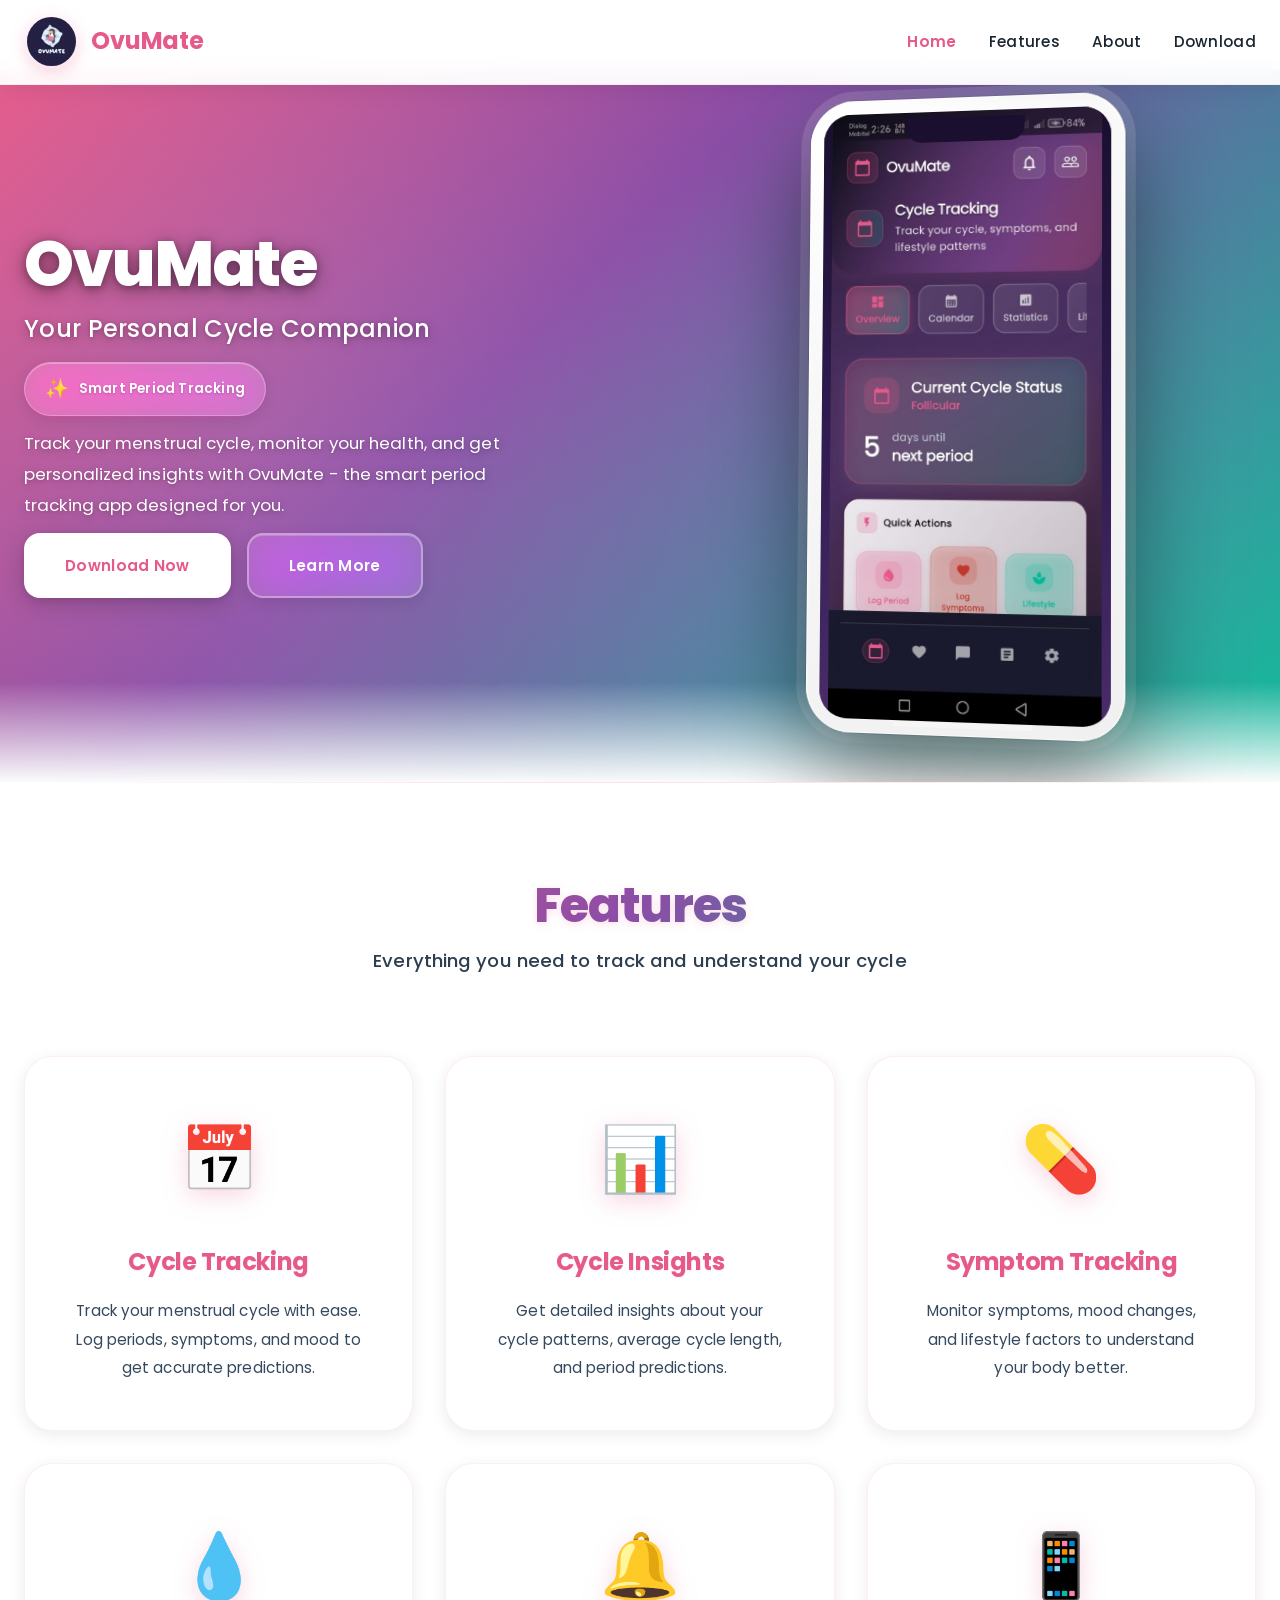
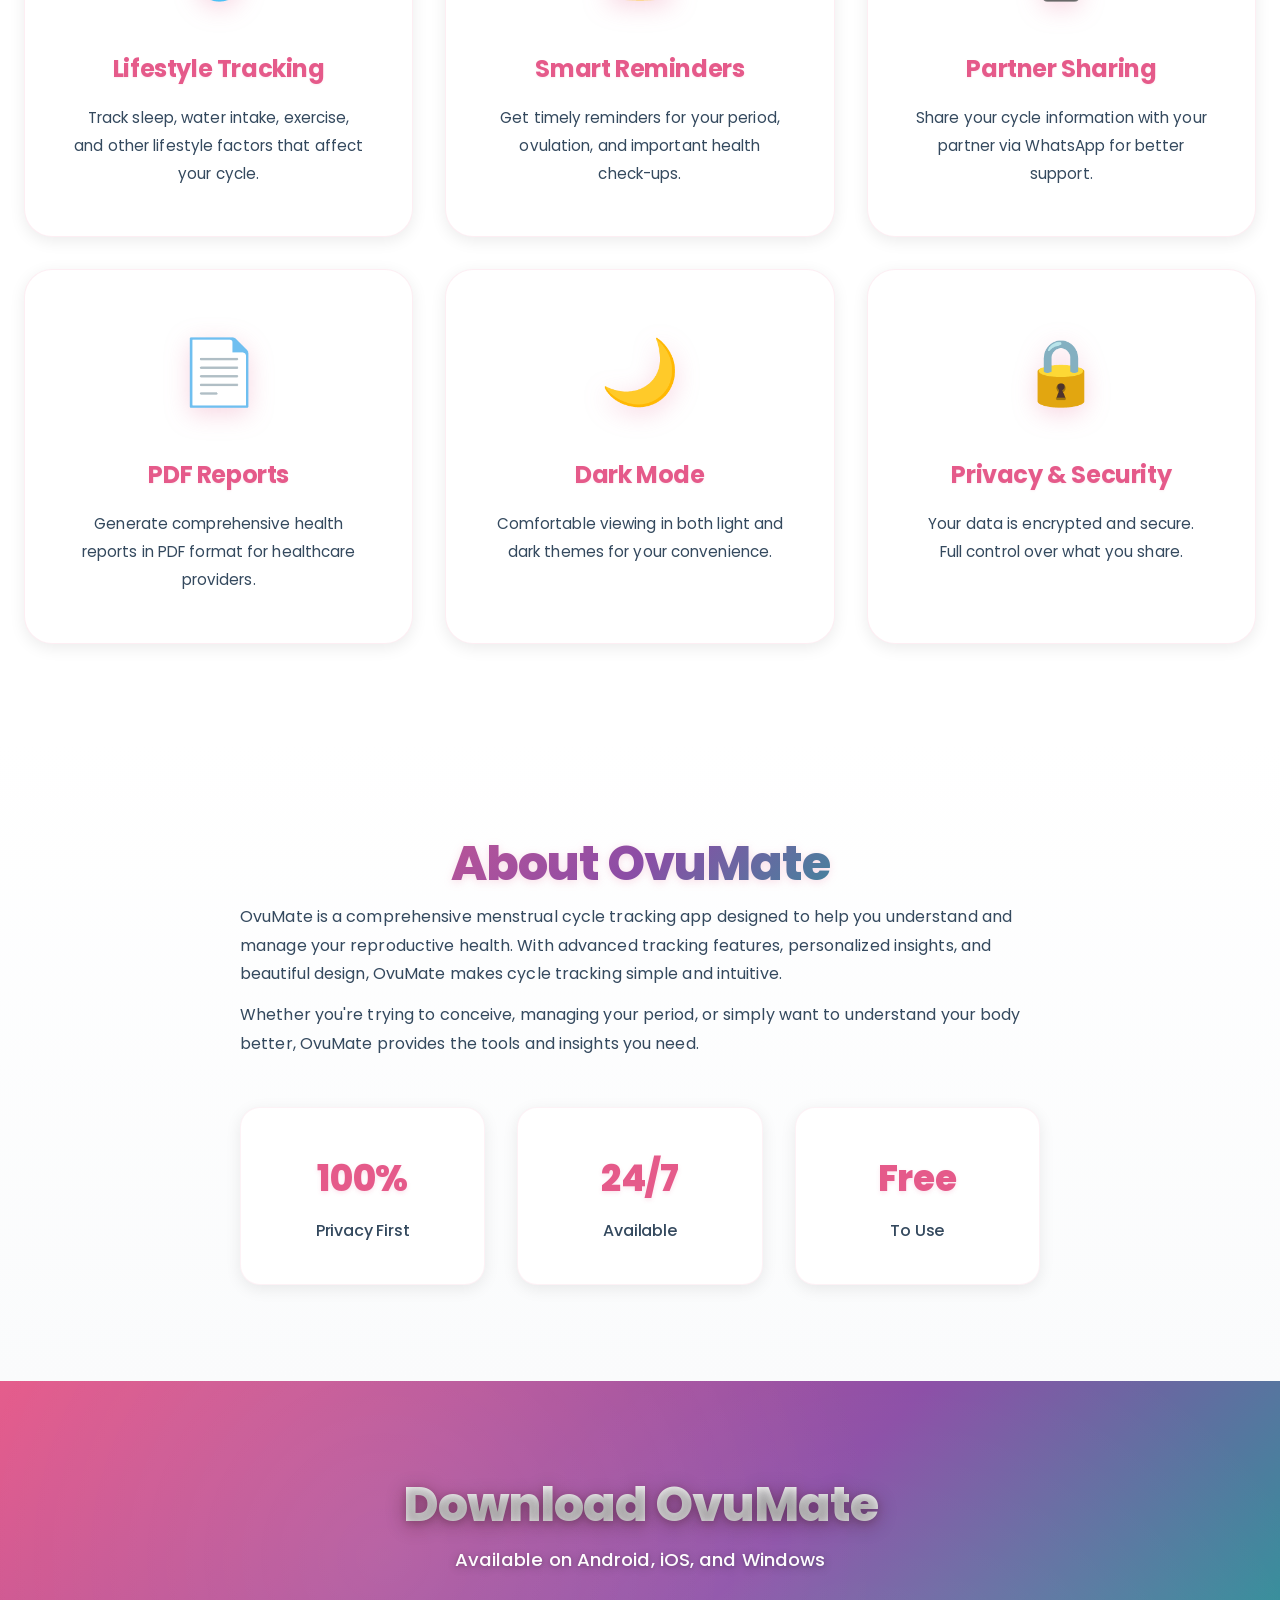
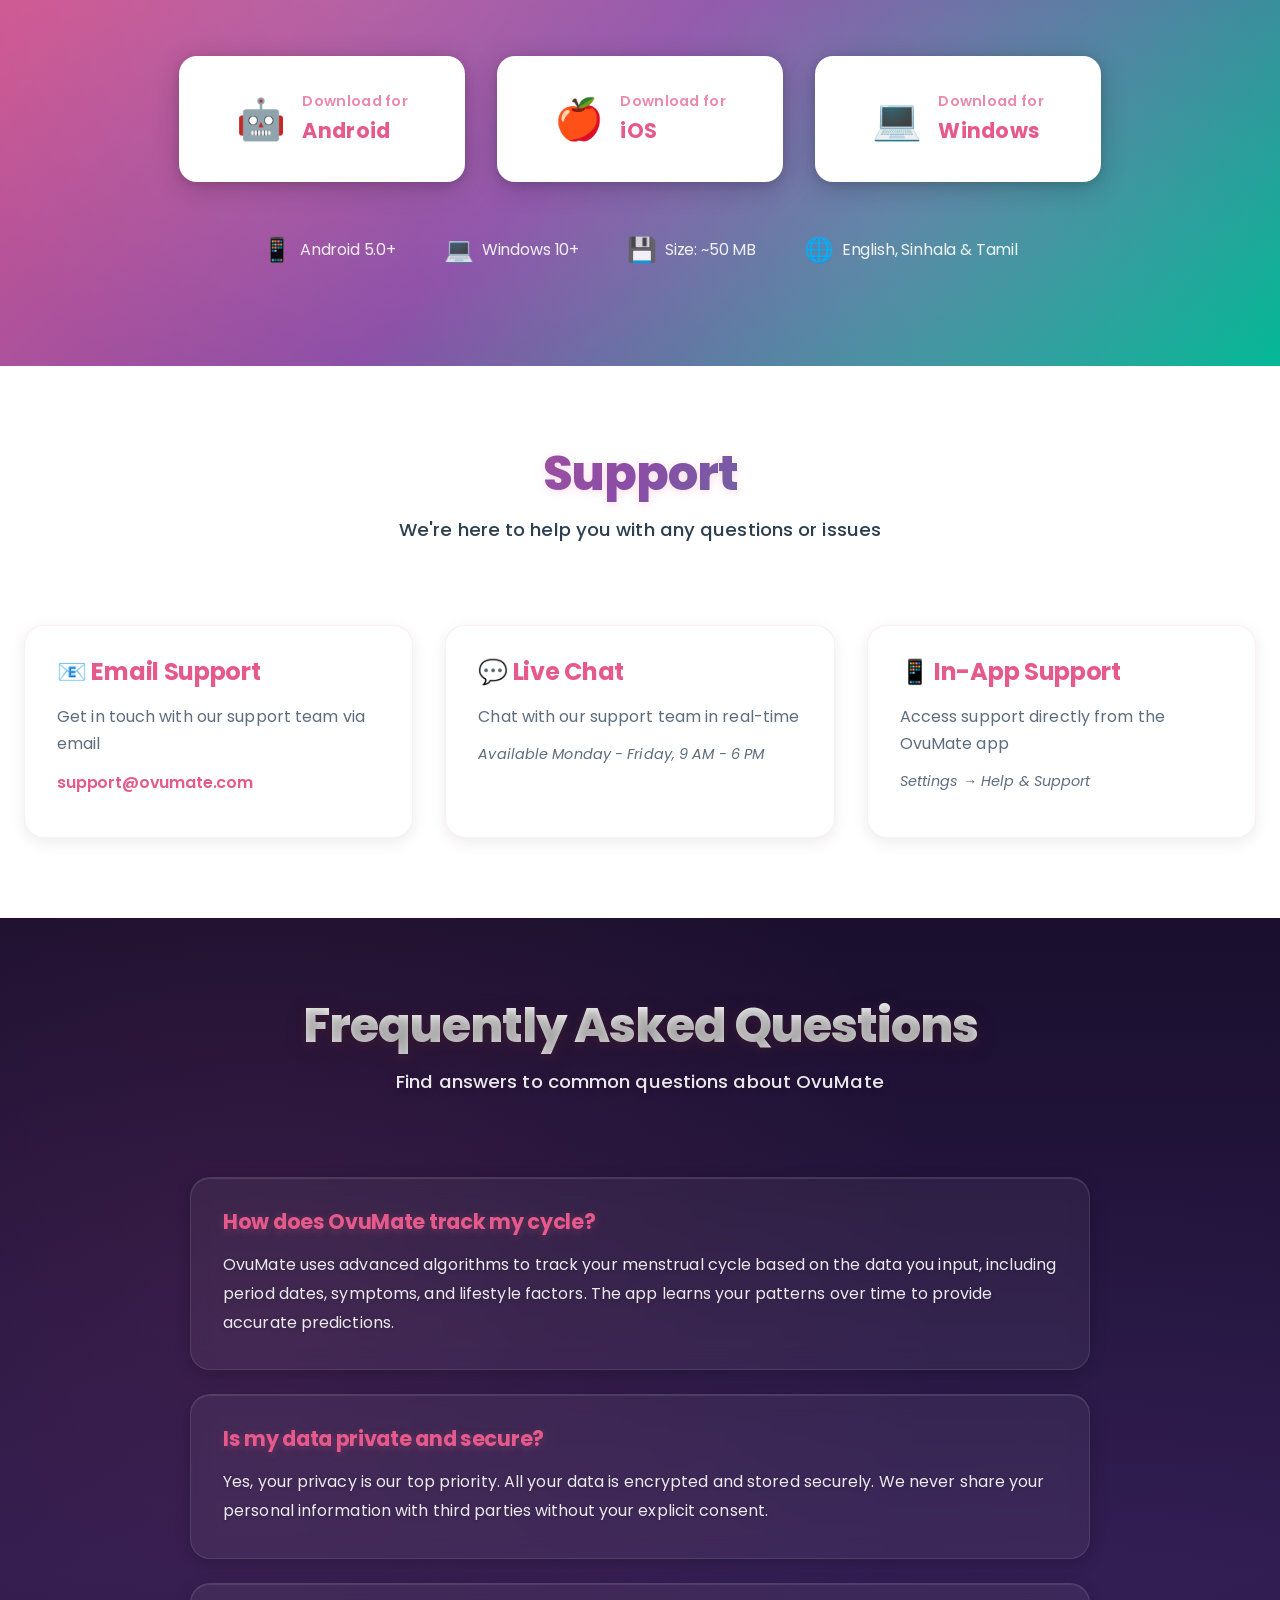
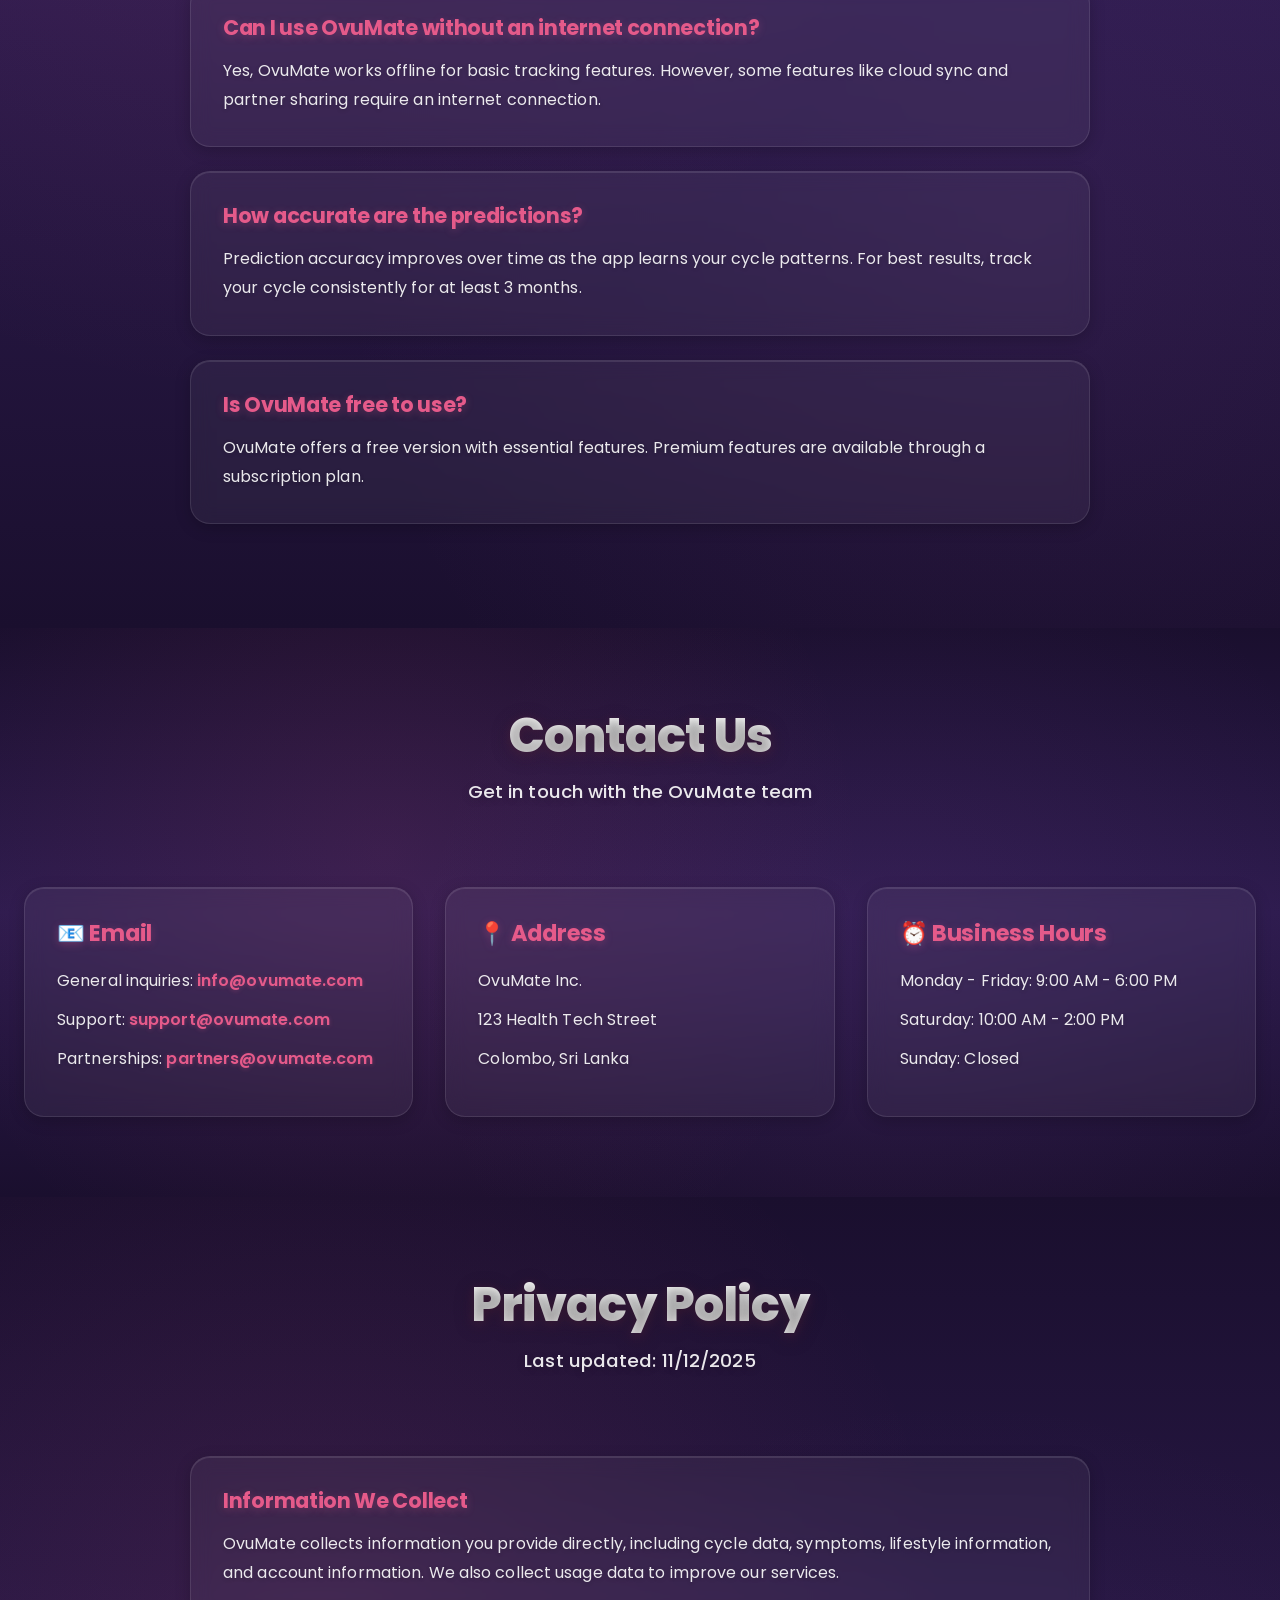
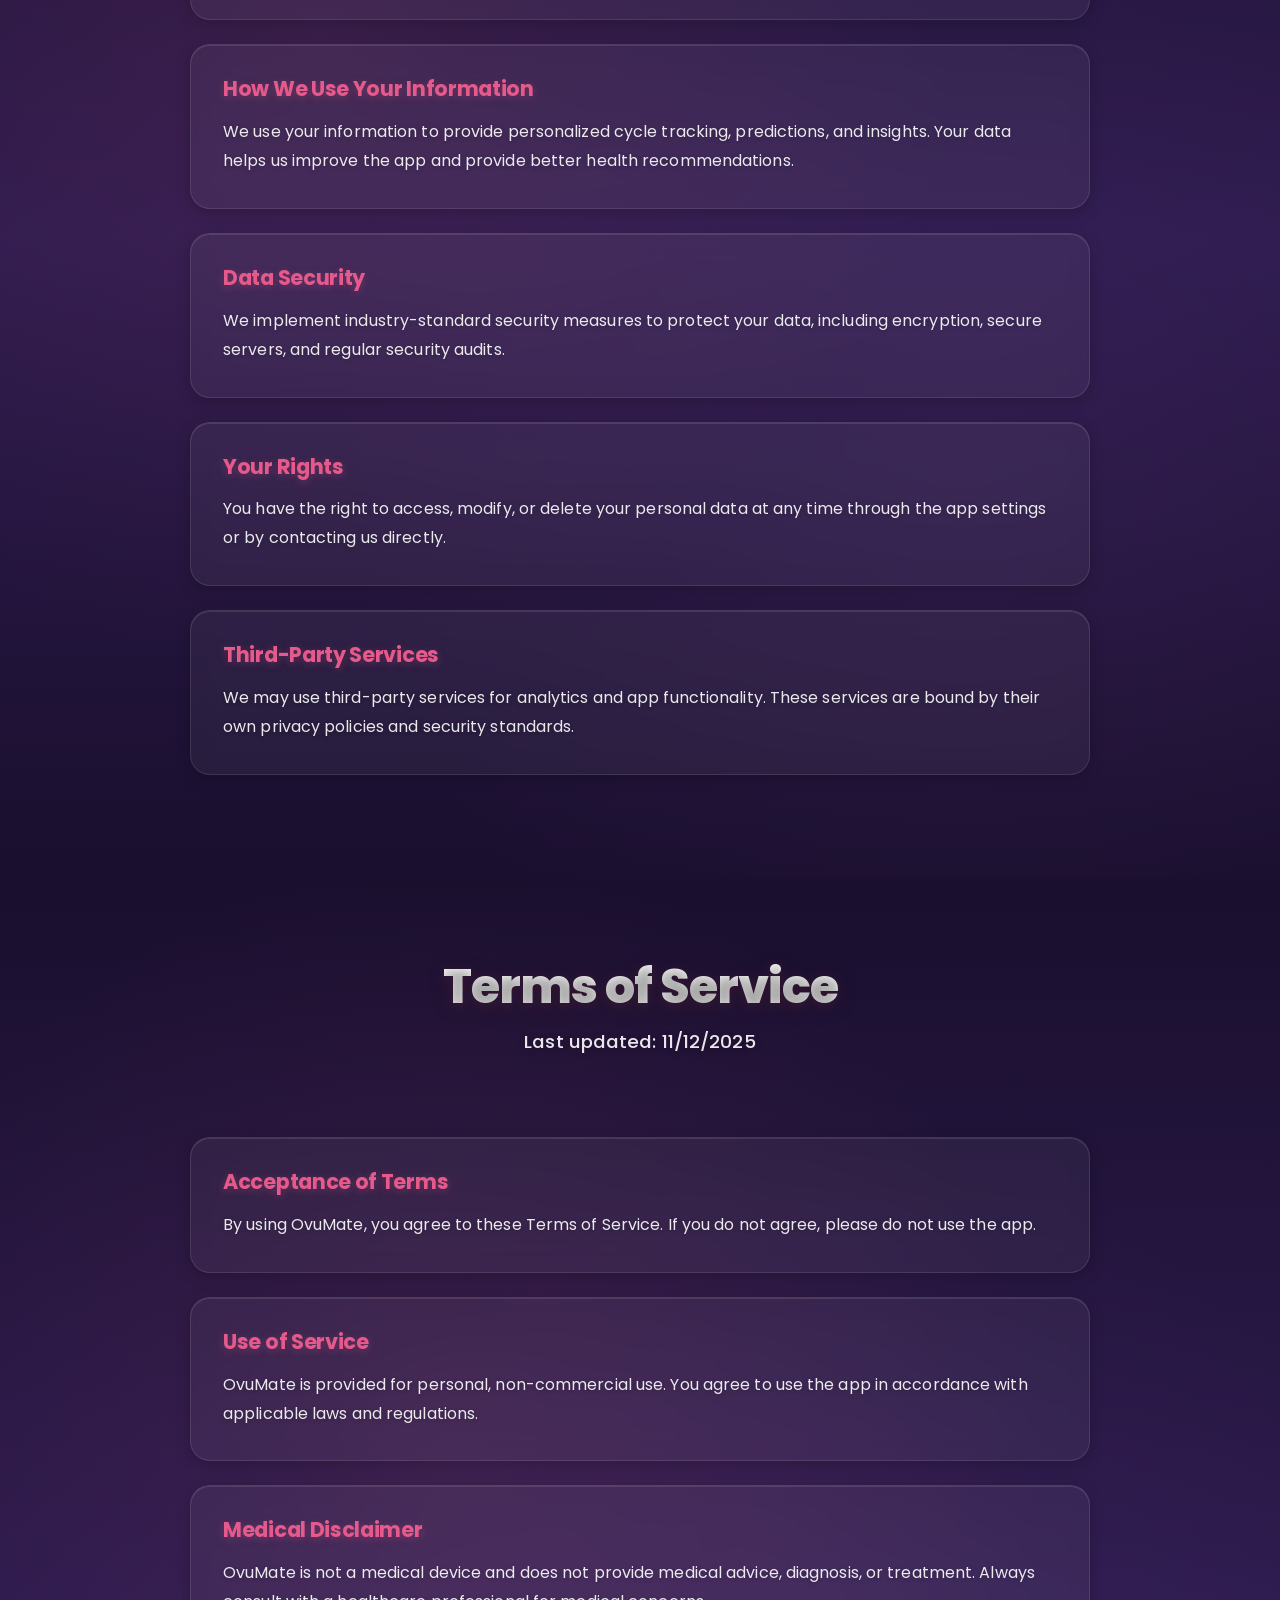
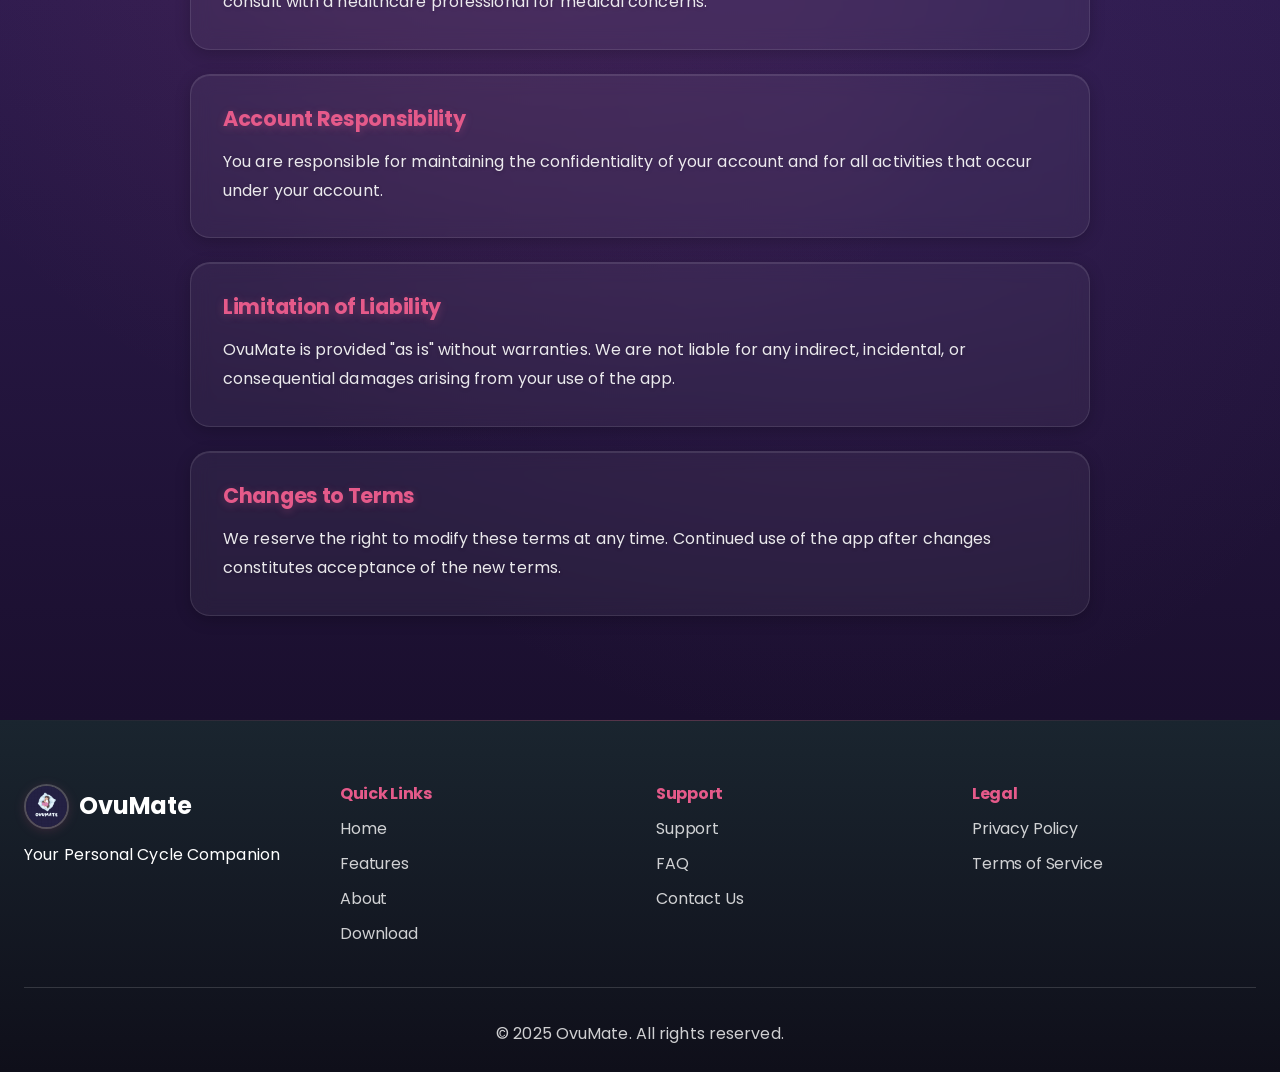
==== commit b7c40c45: "update project" ====
--- a/website/index.html
+++ b/website/index.html
@@ -53,7 +53,7 @@
                     <div class="phone-mockup">
                         <div class="phone-screen">
                             <div class="app-preview">
-                                <img src="app sceenshot.jpg" alt="OvuMate App Screenshot" class="app-screenshot" onerror="this.style.display='none'; this.parentElement.innerHTML='<div style=\'padding: 20px; text-align: center; color: white;\'><p>App Screenshot</p><p style=\'font-size: 0.8rem; opacity: 0.7;\'>Please add app screenshot image</p></div>';">
+                                <img src="app%20sceenshot.jpg" alt="OvuMate App Screenshot" class="app-screenshot" onerror="this.style.display='none'; this.parentElement.innerHTML='<div style=\'padding: 20px; text-align: center; color: white;\'><p>App Screenshot</p><p style=\'font-size: 0.8rem; opacity: 0.7;\'>Please add app screenshot image</p></div>';">
                             </div>
                         </div>
                     </div>
@@ -164,7 +164,7 @@
     <section id="download" class="download">
         <div class="container">
             <h2 class="section-title">Download OvuMate</h2>
-            <p class="section-subtitle">Available on Android and iOS</p>
+            <p class="section-subtitle">Available on Android, iOS, and Windows</p>
             
             <div class="download-buttons">
                 <a href="downloads/Ovumate.apk" class="download-btn android" download="Ovumate.apk" id="androidDownloadBtn">
@@ -181,6 +181,13 @@
                         <span class="download-platform">iOS</span>
                     </div>
                 </a>
+                <a href="downloads/Ovumate-Windows.zip" class="download-btn windows" download="Ovumate-Windows.zip" id="windowsDownloadBtn">
+                    <span class="download-icon">💻</span>
+                    <div class="download-text">
+                        <span class="download-label">Download for</span>
+                        <span class="download-platform">Windows</span>
+                    </div>
+                </a>
             </div>
             
             <div class="app-info">
@@ -189,12 +196,16 @@
                     <span>Android 5.0+</span>
                 </div>
                 <div class="info-item">
+                    <span class="info-icon">💻</span>
+                    <span>Windows 10+</span>
+                </div>
+                <div class="info-item">
                     <span class="info-icon">💾</span>
                     <span>Size: ~50 MB</span>
                 </div>
                 <div class="info-item">
                     <span class="info-icon">🌐</span>
-                    <span>English & Sinhala</span>
+                    <span>English, Sinhala & Tamil</span>
                 </div>
             </div>
         </div>
@@ -386,7 +397,7 @@
                 </div>
             </div>
             <div class="footer-bottom">
-                <p>&copy; 2024 OvuMate. All rights reserved.</p>
+                <p>&copy; 2025 OvuMate. All rights reserved.</p>
             </div>
         </div>
     </footer>
